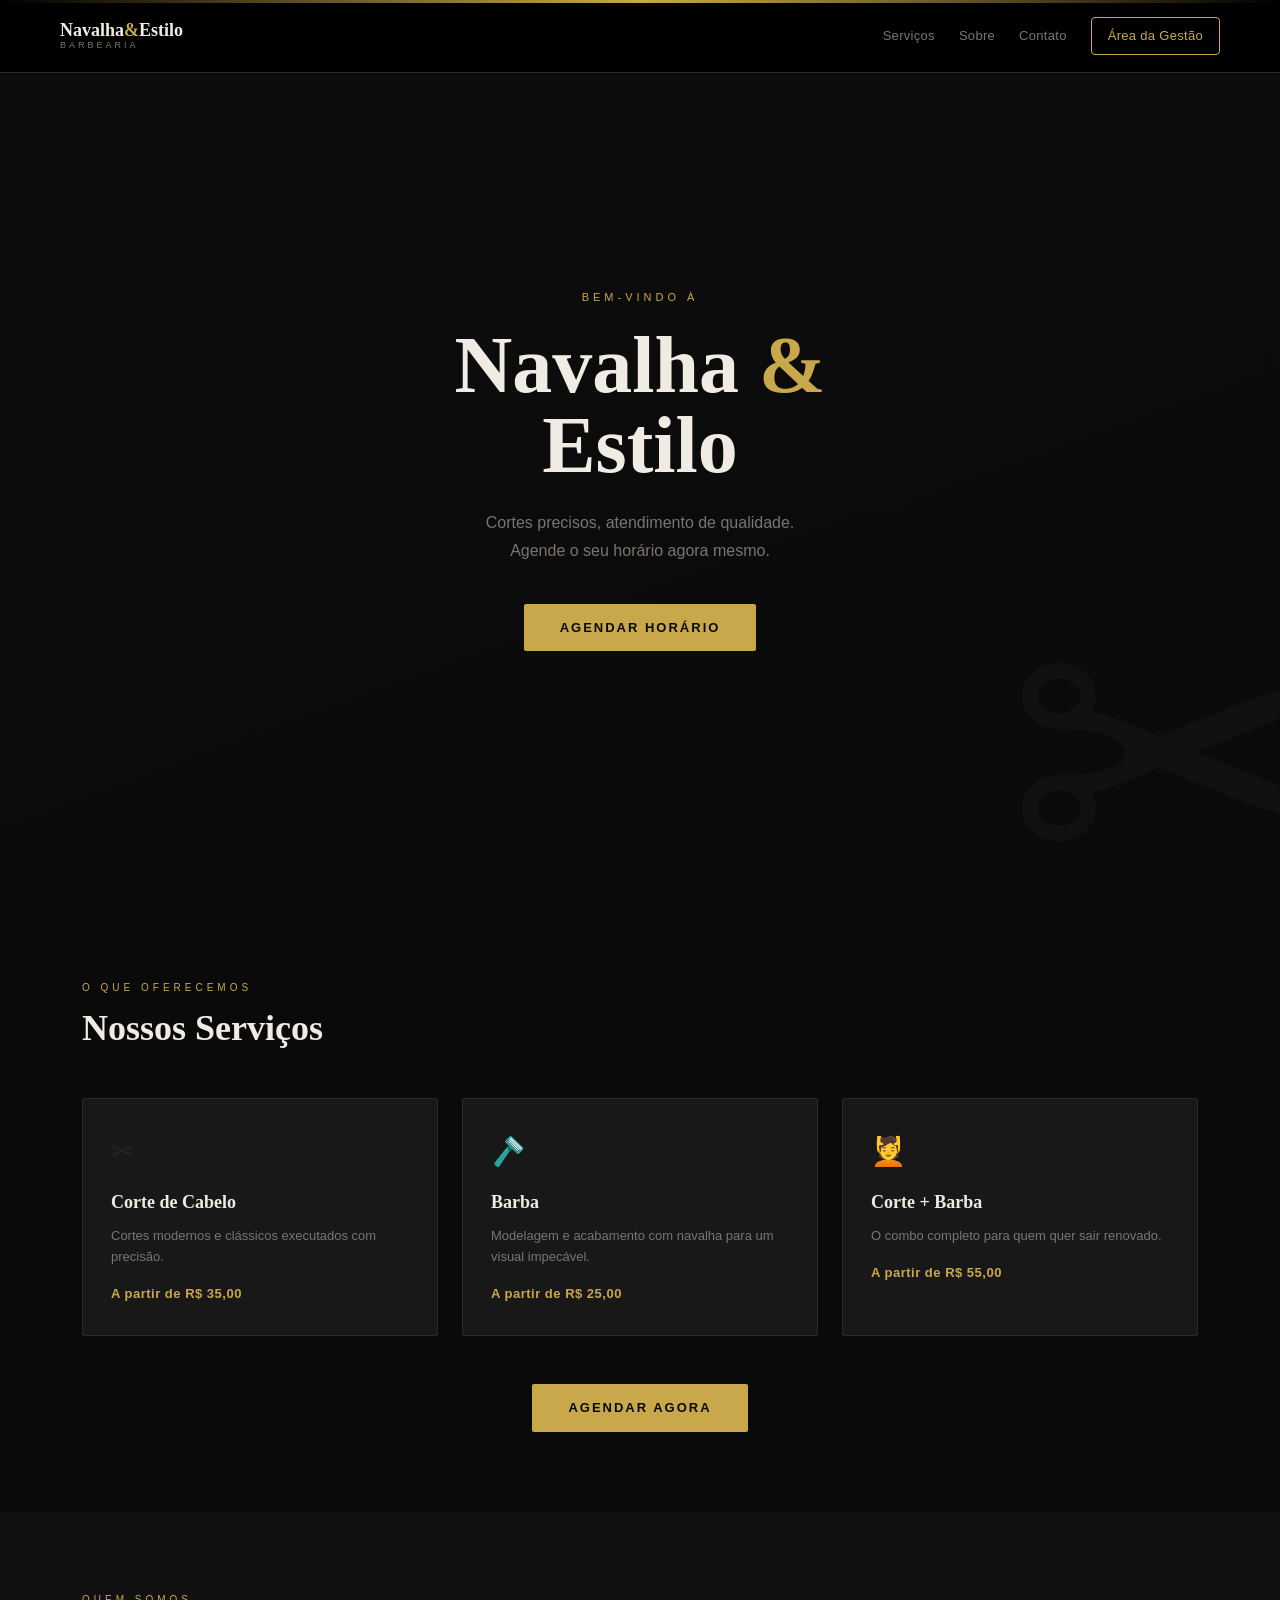
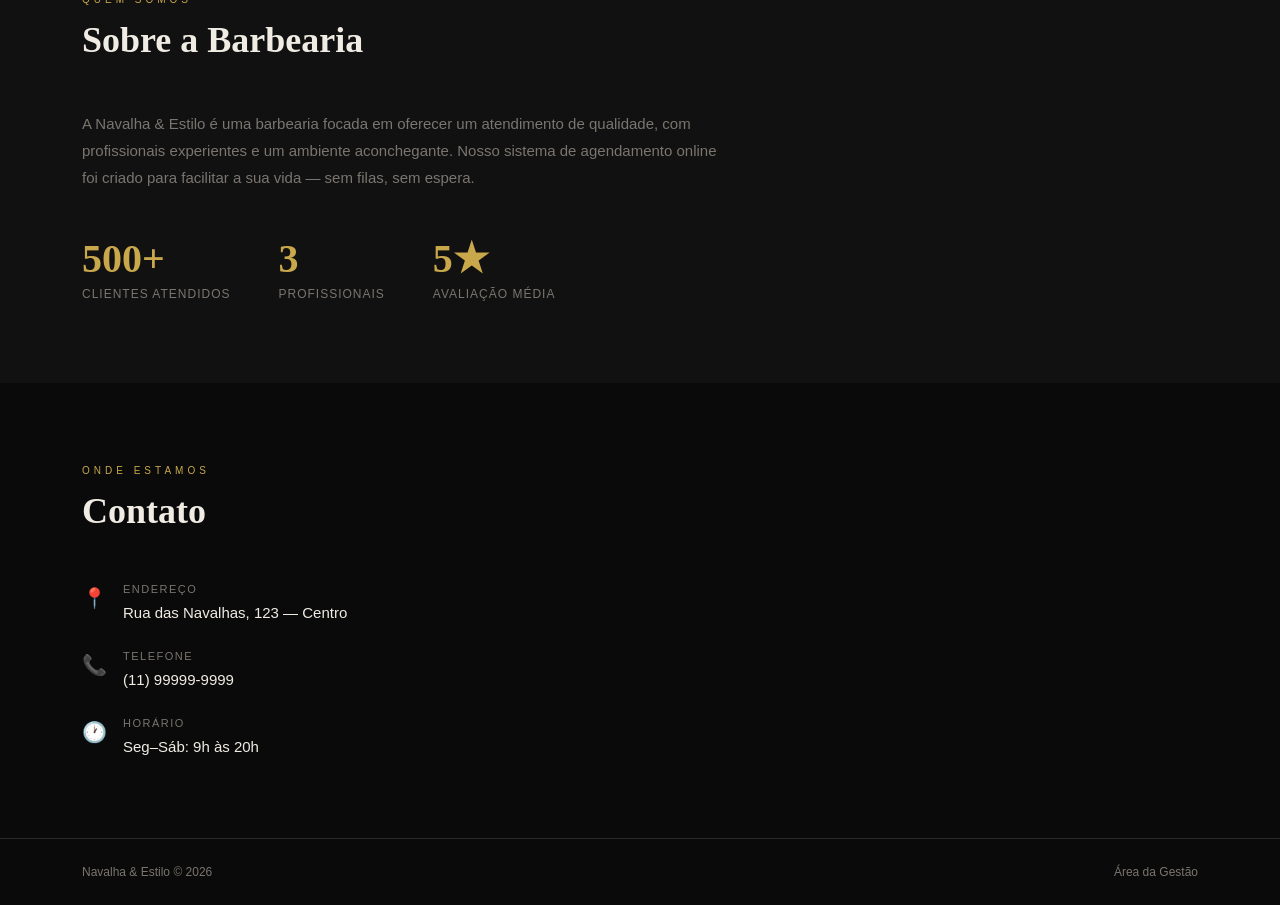
==== frontend/index.html @ 8bb9351a "feat(frontend): mover estilização para o bootstrap (header)" ====
<!doctype html>
<html lang="pt-BR">
  <head>
    <!-- Meta -->
    <meta charset="UTF-8" />
    <meta name="viewport" content="width=device-width, initial-scale=1.0" />

    <!-- Título -->
    <title>Navalha & Estilo — Barbearia</title>

    <!-- Bootstrap + estilos próprios -->
    <link
      rel="stylesheet"
      href="https://cdn.jsdelivr.net/npm/bootstrap@5.3.3/dist/css/bootstrap.min.css"
    />
    <link rel="stylesheet" href="css/global.css" />
    <link rel="stylesheet" href="css/index.css" />
  </head>

  <body class="home">
    <!-- HEADER -->
    <header
      class="bg-black fixed-top vw-100 px-3 py-3 px-md-5 border-bottom has-gradient"
      style="--bs-bg-opacity: 0.93; --bs-border-color: var(--border)"
    >
      <nav class="navbar navbar-expand-md">
        <div class="container-fluid">
          <div class="navbar-brand logo">
            <span class="logo-name">Navalha<span>&</span>Estilo</span>
            <span class="logo-sub">Barbearia</span>
          </div>

          <!-- Botão mobile -->
          <button
            class="navbar-toggler menu-toggle"
            type="button"
            data-bs-toggle="collapse"
            data-bs-target="#navPrincipal"
            aria-controls="navPrincipal"
            aria-expanded="false"
            aria-label="Abrir navegação"
          >
            &#9776;
          </button>

          <!-- Navegação -->
          <div class="navbar-collapse my-3 my-md-0 justify-content-end collapse" id="navPrincipal">
            <div class="navbar-nav align-items-center gap-4">
              <a href="#servicos">Serviços</a>
              <a href="#sobre">Sobre</a>
              <a href="#contato">Contato</a>
              <a
                href="login.html"
                class="nav-btn d-block d-md-inline-block w-100 w-md-auto text-center border rounded-1 px-3 py-2"
                style="--bs-border-color: var(--gold)"
                >Área da Gestão</a
              >
            </div>
          </div>
        </div>
      </nav>
    </header>

    <main>
      <!-- HERO -->
      <section class="hero">
        <div class="container hero-content">
          <span class="hero-tag">Bem-vindo à</span>
          <h1 class="hero-title">Navalha <span>&</span> Estilo</h1>
          <p class="hero-desc">
            Cortes precisos, atendimento de qualidade.<br />Agende o seu horário agora mesmo.
          </p>
          <a href="agendamento.html" class="btn-primary">Agendar Horário</a>
        </div>
        <div class="hero-deco">✂</div>
      </section>

      <!-- SERVIÇOS -->
      <section class="section" id="servicos">
        <div class="container section-inner">
          <span class="section-tag">O que oferecemos</span>
          <h2 class="section-title">Nossos Serviços</h2>
          <div class="cards">
            <article class="card">
              <div class="card-icon">✂</div>
              <div class="card-title">Corte de Cabelo</div>
              <div class="card-desc">Cortes modernos e clássicos executados com precisão.</div>
              <div class="card-price">A partir de R$ 35,00</div>
            </article>
            <article class="card">
              <div class="card-icon">🪒</div>
              <div class="card-title">Barba</div>
              <div class="card-desc">
                Modelagem e acabamento com navalha para um visual impecável.
              </div>
              <div class="card-price">A partir de R$ 25,00</div>
            </article>
            <article class="card">
              <div class="card-icon">💆</div>
              <div class="card-title">Corte + Barba</div>
              <div class="card-desc">O combo completo para quem quer sair renovado.</div>
              <div class="card-price">A partir de R$ 55,00</div>
            </article>
          </div>
          <div class="section-cta">
            <a href="agendamento.html" class="btn-primary">Agendar Agora</a>
          </div>
        </div>
      </section>

      <!-- SOBRE -->
      <section class="section section-dark" id="sobre">
        <div class="container section-inner">
          <span class="section-tag">Quem somos</span>
          <h2 class="section-title">Sobre a Barbearia</h2>
          <p class="section-text">
            A Navalha & Estilo é uma barbearia focada em oferecer um atendimento de qualidade, com
            profissionais experientes e um ambiente aconchegante. Nosso sistema de agendamento
            online foi criado para facilitar a sua vida — sem filas, sem espera.
          </p>
          <div class="stats">
            <div class="stat">
              <div class="stat-num">500+</div>
              <div class="stat-label">Clientes atendidos</div>
            </div>
            <div class="stat">
              <div class="stat-num">3</div>
              <div class="stat-label">Profissionais</div>
            </div>
            <div class="stat">
              <div class="stat-num">5★</div>
              <div class="stat-label">Avaliação média</div>
            </div>
          </div>
        </div>
      </section>

      <!-- CONTATO -->
      <section class="section" id="contato">
        <div class="container section-inner">
          <span class="section-tag">Onde estamos</span>
          <h2 class="section-title">Contato</h2>
          <div class="contato-grid">
            <div class="contato-item">
              <div class="contato-icon">📍</div>
              <div>
                <div class="contato-label">Endereço</div>
                <div class="contato-val">Rua das Navalhas, 123 — Centro</div>
              </div>
            </div>
            <div class="contato-item">
              <div class="contato-icon">📞</div>
              <div>
                <div class="contato-label">Telefone</div>
                <div class="contato-val">(11) 99999-9999</div>
              </div>
            </div>
            <div class="contato-item">
              <div class="contato-icon">🕐</div>
              <div>
                <div class="contato-label">Horário</div>
                <div class="contato-val">Seg–Sáb: 9h às 20h</div>
              </div>
            </div>
          </div>
        </div>
      </section>
    </main>

    <!-- FOOTER -->
    <footer class="footer">
      <div class="container footer-inner">
        <span>Navalha & Estilo © 2026</span>
        <a href="login.html">Área da Gestão</a>
      </div>
    </footer>

    <!-- Bootstrap -->
    <script src="https://cdn.jsdelivr.net/npm/bootstrap@5.3.3/dist/js/bootstrap.bundle.min.js"></script>
    <!-- Controle de TAB no menu -->
    <script src="js/index.js"></script>
  </body>
</html>
---- frontend/css/global.css ----
/* ===============================
   GLOBAL — Variáveis e reset
   =============================== */

/* Paleta e fontes */
:root {
  --black: #0a0a0a;
  --dark: #111111;
  --card: #181818;
  --border: #2a2a2a;
  --gold: #c9a84c;
  --gold-light: #e8c97a;
  --gold-dim: rgba(201, 168, 76, 0.12);
  --text: #f0ece4;
  --muted: #7a7570;
  --danger: #e05252;
  --success: #4caf7d;
  --font-serif: Georgia, 'Times New Roman', serif;
  --font-sans: 'Segoe UI', Arial, sans-serif;
}

/* Reset básico */
*,
*::before,
*::after {
  box-sizing: border-box;
  margin: 0;
  padding: 0;
}

/* Corpo */
body {
  font-family: var(--font-sans);
  background: var(--black);
  color: var(--text);
}

/* Links */
a {
  text-decoration: none;
  color: inherit;
}

/* Inputs e botões */
button,
input,
select,
textarea {
  font-family: var(--font-sans);
}

/* Foco visível para navegação por teclado */
:focus-visible {
  outline: 2px solid var(--gold);
  outline-offset: 2px;
}

/* Ajustes do Bootstrap */
.navbar {
  padding: 0;
}

.navbar-toggler {
  border: 1px solid var(--border);
}

/* Botão principal */
.btn-primary {
  display: inline-block;
  padding: 14px 36px;
  background: var(--gold);
  color: var(--black);
  font-size: 13px;
  font-weight: 600;
  letter-spacing: 2px;
  text-transform: uppercase;
  border-radius: 2px;
  border: none;
  cursor: pointer;
  transition:
    background 0.2s,
    transform 0.1s;
}

.btn-primary:hover {
  background: var(--gold-light);
}

.btn-primary:active {
  transform: scale(0.99);
}

/* Animação */
@keyframes fadeUp {
  to {
    opacity: 1;
    transform: translateY(0);
  }
}
---- frontend/css/index.css ----
/* ===============================
   INDEX — Página inicial
   =============================== */

/* Marca */
.logo {
  display: flex;
  flex-direction: column;
  line-height: 1.1;
}

.logo-name {
  font-family: var(--font-serif);
  font-size: 18px;
  font-weight: 700;
  color: var(--text);
}

.logo-name span {
  color: var(--gold);
}

.logo-sub {
  font-size: 9px;
  letter-spacing: 3px;
  text-transform: uppercase;
  color: var(--muted);
}

/* Navegação */
.navbar-nav a {
  font-size: 13px; /* fs-7 */
  color: var(--muted);
  transition: color 0.2s background 0.2s;
  letter-spacing: 0.3px;
}

.navbar-nav a:hover {
  color: var(--text);
}

/* Botão gestão */
/* Utilizamos .navbar-nav para garantir especificidade */
.navbar-nav .nav-btn {
  color: var(--gold);
}

@media (max-width: 768px) {
  .navbar-nav a {
    font-size: 16px;
  }

  .navbar-nav .nav-btn {
    font-size: 17px;
  }
}

.navbar-nav .nav-btn:hover {
  color: var(--gold);
  background: var(--gold-dim) !important;
}

/* Botão mobile */
.menu-toggle {
  background: none;
  border: none;
  color: var(--text);
  font-size: 22px;
  cursor: pointer;
}

/* Hero */
.hero {
  min-height: 100vh;
  display: flex;
  align-items: center;
  justify-content: center;
  padding: 100px 0 60px;
  position: relative;
  overflow: hidden;
  background: linear-gradient(160deg, #0d0d0d 0%, var(--black) 100%);
}

.has-gradient::before {
  content: '';
  position: absolute;
  top: 0;
  left: 0;
  right: 0;
  height: 3px;
  background: linear-gradient(90deg, transparent, var(--gold), transparent);
}

.hero-content {
  text-align: center;
  position: relative;
  z-index: 1;
  max-width: 600px;
}

.hero-tag {
  font-size: 11px;
  letter-spacing: 4px;
  text-transform: uppercase;
  color: var(--gold);
  display: block;
  margin-bottom: 20px;
}

.hero-title {
  font-family: var(--font-serif);
  font-size: clamp(42px, 8vw, 80px);
  font-weight: 900;
  line-height: 1;
  color: var(--text);
  margin-bottom: 24px;
}

.hero-title span {
  color: var(--gold);
}

.hero-desc {
  font-size: 16px;
  color: var(--muted);
  line-height: 1.7;
  margin-bottom: 40px;
}

.hero-deco {
  position: absolute;
  font-size: 400px;
  opacity: 0.025;
  right: -60px;
  bottom: -60px;
  pointer-events: none;
  user-select: none;
  line-height: 1;
}

/* Seções */
.section {
  padding: 80px 0;
}
.section-dark {
  background: var(--dark);
}

.section-tag {
  font-size: 10px;
  letter-spacing: 4px;
  text-transform: uppercase;
  color: var(--gold);
  display: block;
  margin-bottom: 12px;
}

.section-title {
  font-family: var(--font-serif);
  font-size: 36px;
  font-weight: 700;
  color: var(--text);
  margin-bottom: 48px;
}

.section-text {
  font-size: 15px;
  color: var(--muted);
  line-height: 1.8;
  max-width: 640px;
  margin-bottom: 48px;
}

.section-cta {
  text-align: center;
  margin-top: 48px;
}

/* Cards */
.cards {
  display: grid;
  grid-template-columns: repeat(auto-fit, minmax(260px, 1fr));
  gap: 24px;
}

.card {
  background: var(--card);
  border: 1px solid var(--border);
  border-radius: 2px;
  padding: 32px 28px;
  transition: border-color 0.2s;
}

.card:hover {
  border-color: var(--gold);
}

.card-icon {
  font-size: 28px;
  margin-bottom: 16px;
}

.card-title {
  font-family: var(--font-serif);
  font-size: 18px;
  font-weight: 700;
  color: var(--text);
  margin-bottom: 10px;
}

.card-desc {
  font-size: 13px;
  color: var(--muted);
  line-height: 1.6;
  margin-bottom: 16px;
}

.card-price {
  font-size: 13px;
  color: var(--gold);
  font-weight: 600;
  letter-spacing: 0.5px;
}

/* Stats */
.stats {
  display: flex;
  gap: 48px;
  flex-wrap: wrap;
}

.stat-num {
  font-family: var(--font-serif);
  font-size: 40px;
  font-weight: 700;
  color: var(--gold);
  line-height: 1;
  margin-bottom: 6px;
}

.stat-label {
  font-size: 12px;
  color: var(--muted);
  letter-spacing: 1px;
  text-transform: uppercase;
}

/* Contato */
.contato-grid {
  display: flex;
  flex-direction: column;
  gap: 24px;
}

.contato-item {
  display: flex;
  align-items: flex-start;
  gap: 16px;
}

.contato-icon {
  font-size: 20px;
  margin-top: 2px;
}

.contato-label {
  font-size: 11px;
  letter-spacing: 1.5px;
  text-transform: uppercase;
  color: var(--muted);
  margin-bottom: 4px;
}

.contato-val {
  font-size: 15px;
  color: var(--text);
}

/* Footer */
.footer {
  border-top: 1px solid var(--border);
  padding: 24px 0;
}

.footer-inner {
  display: flex;
  justify-content: space-between;
  align-items: center;
  font-size: 12px;
  color: var(--muted);
}

.footer-inner a:hover {
  color: var(--gold);
}

/* Responsivo */
@media (max-width: 768px) {
  .hero {
    padding: 100px 0 60px;
  }
  .hero-deco {
    display: none;
  }
  .section {
    padding: 60px 0;
  }
  .stats {
    gap: 32px;
  }
}
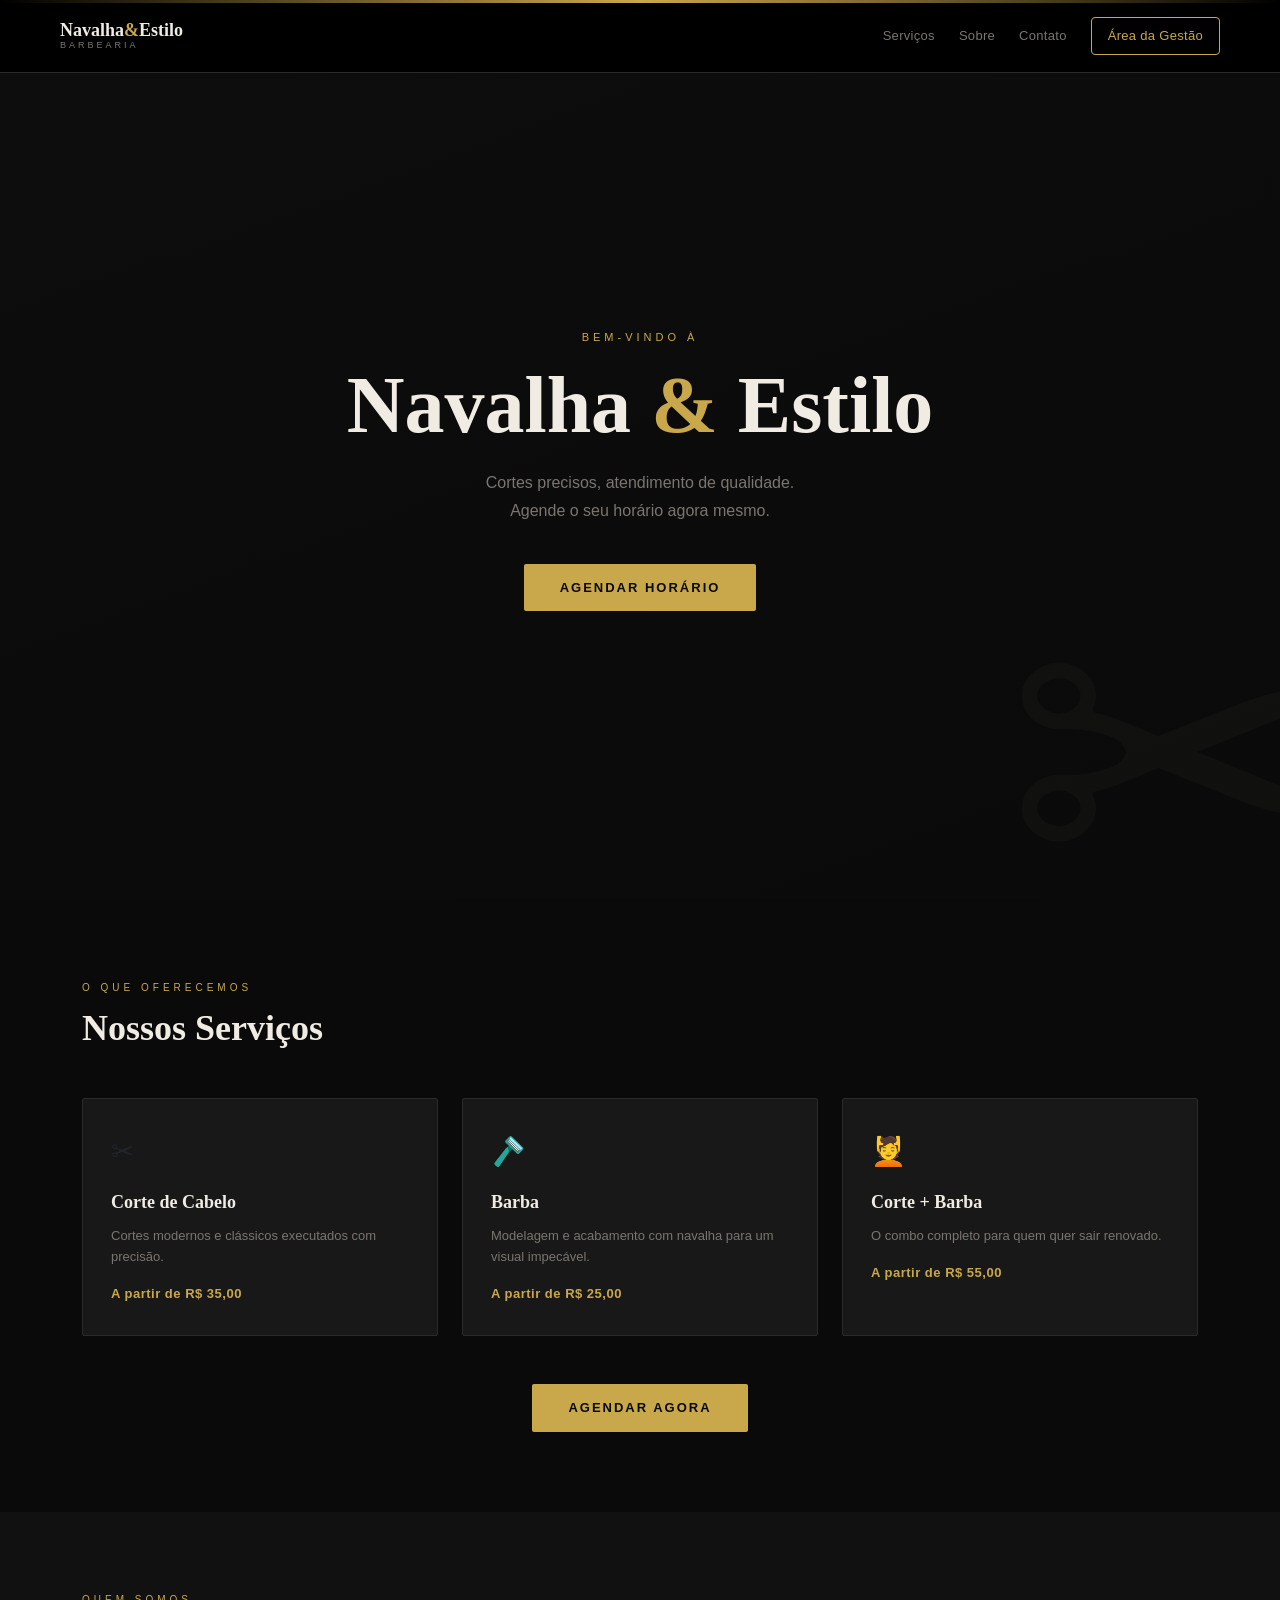
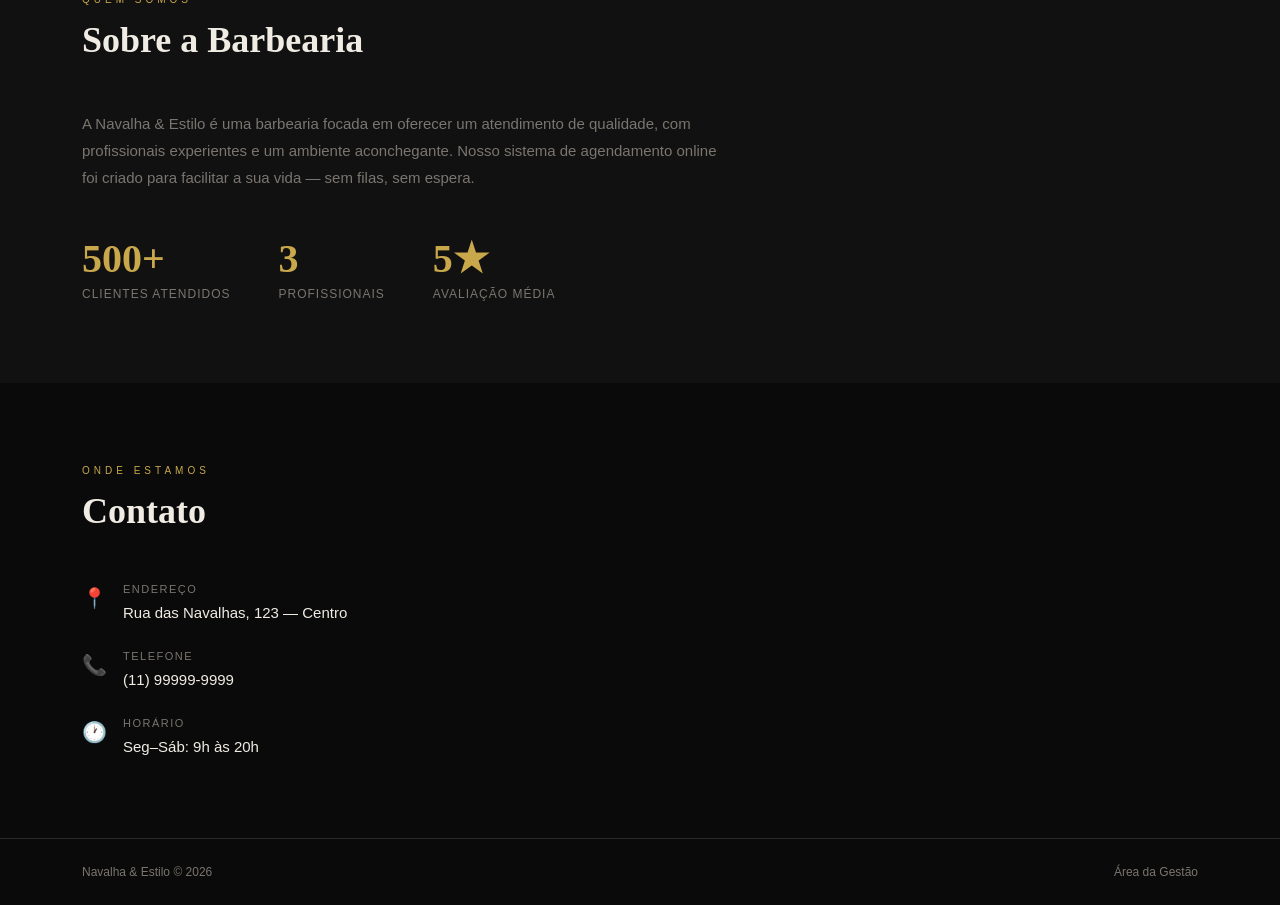
==== commit 003cf6a4: "feat(frontend): header e hero" ====
--- a/frontend/index.html
+++ b/frontend/index.html
@@ -63,8 +63,10 @@
 
     <main>
       <!-- HERO -->
-      <section class="hero">
-        <div class="container hero-content">
+      <section
+        class="hero d-flex min-vh-100 align-items-center justify-content-center text-center position-relative overflow-hidden"
+      >
+        <div class="container hero-content text-center">
           <span class="hero-tag">Bem-vindo à</span>
           <h1 class="hero-title">Navalha <span>&</span> Estilo</h1>
           <p class="hero-desc">
--- a/frontend/css/global.css
+++ b/frontend/css/global.css
@@ -97,3 +97,47 @@
     transform: translateY(0);
   }
 }
+
+.has-gradient::before {
+  content: '';
+  position: absolute;
+  top: 0;
+  left: 0;
+  right: 0;
+  height: 3px;
+  background: linear-gradient(90deg, transparent, var(--gold), transparent);
+}
+
+.navbar-nav a {
+  font-size: 13px; /* fs-7 */
+  color: var(--muted);
+  transition:
+    color 0.2s,
+    background 0.2s;
+  letter-spacing: 0.3px;
+}
+
+.navbar-nav a:hover {
+  color: var(--text);
+}
+
+/* Botão gestão */
+/* Utilizamos .navbar-nav para garantir especificidade */
+.navbar-nav .nav-btn {
+  color: var(--gold);
+}
+
+@media (max-width: 768px) {
+  .navbar-nav a {
+    font-size: 16px;
+  }
+
+  .navbar-nav .nav-btn {
+    font-size: 17px;
+  }
+}
+
+.navbar-nav .nav-btn:hover {
+  color: var(--gold);
+  background: var(--gold-dim) !important;
+}
--- a/frontend/css/index.css
+++ b/frontend/css/index.css
@@ -28,37 +28,6 @@
 }
 
 /* Navegação */
-.navbar-nav a {
-  font-size: 13px; /* fs-7 */
-  color: var(--muted);
-  transition: color 0.2s background 0.2s;
-  letter-spacing: 0.3px;
-}
-
-.navbar-nav a:hover {
-  color: var(--text);
-}
-
-/* Botão gestão */
-/* Utilizamos .navbar-nav para garantir especificidade */
-.navbar-nav .nav-btn {
-  color: var(--gold);
-}
-
-@media (max-width: 768px) {
-  .navbar-nav a {
-    font-size: 16px;
-  }
-
-  .navbar-nav .nav-btn {
-    font-size: 17px;
-  }
-}
-
-.navbar-nav .nav-btn:hover {
-  color: var(--gold);
-  background: var(--gold-dim) !important;
-}
 
 /* Botão mobile */
 .menu-toggle {
@@ -71,31 +40,8 @@
 
 /* Hero */
 .hero {
-  min-height: 100vh;
-  display: flex;
-  align-items: center;
-  justify-content: center;
   padding: 100px 0 60px;
-  position: relative;
-  overflow: hidden;
   background: linear-gradient(160deg, #0d0d0d 0%, var(--black) 100%);
-}
-
-.has-gradient::before {
-  content: '';
-  position: absolute;
-  top: 0;
-  left: 0;
-  right: 0;
-  height: 3px;
-  background: linear-gradient(90deg, transparent, var(--gold), transparent);
-}
-
-.hero-content {
-  text-align: center;
-  position: relative;
-  z-index: 1;
-  max-width: 600px;
 }
 
 .hero-tag {
@@ -121,7 +67,6 @@
 }
 
 .hero-desc {
-  font-size: 16px;
   color: var(--muted);
   line-height: 1.7;
   margin-bottom: 40px;
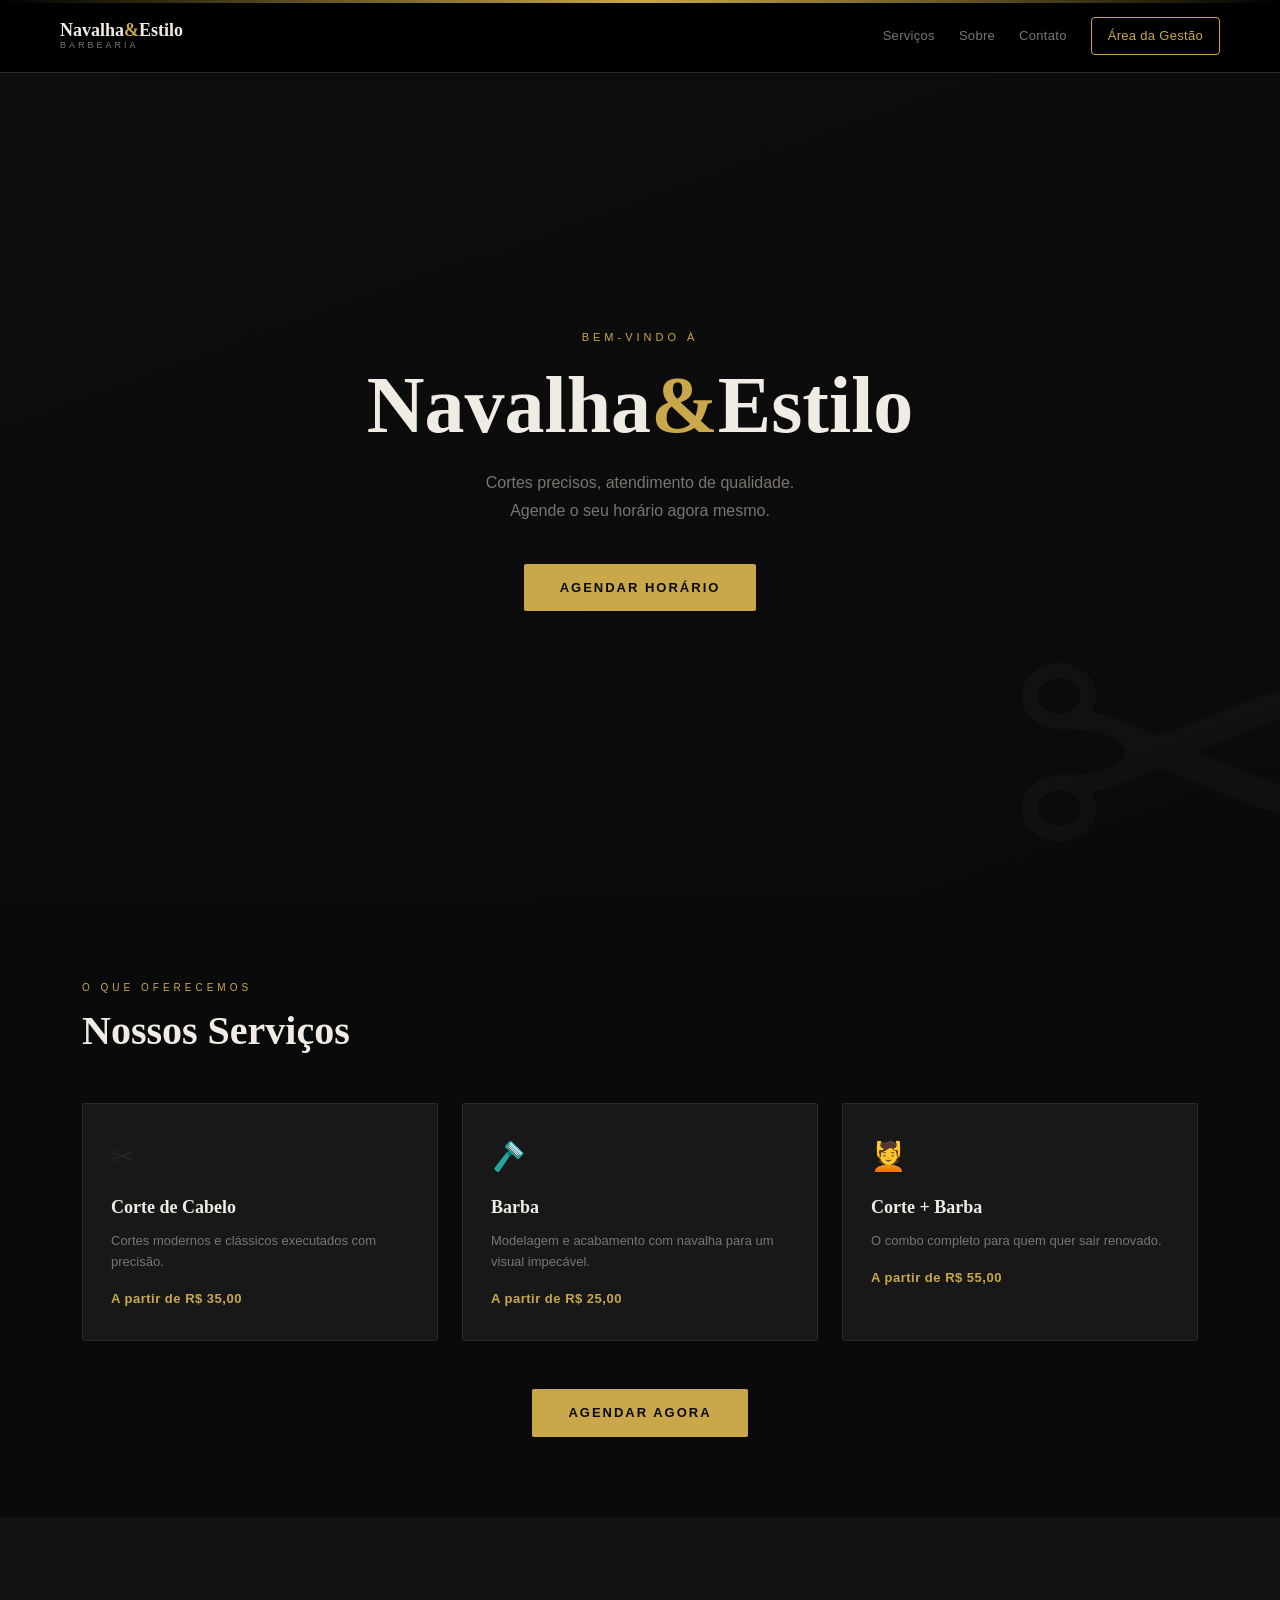
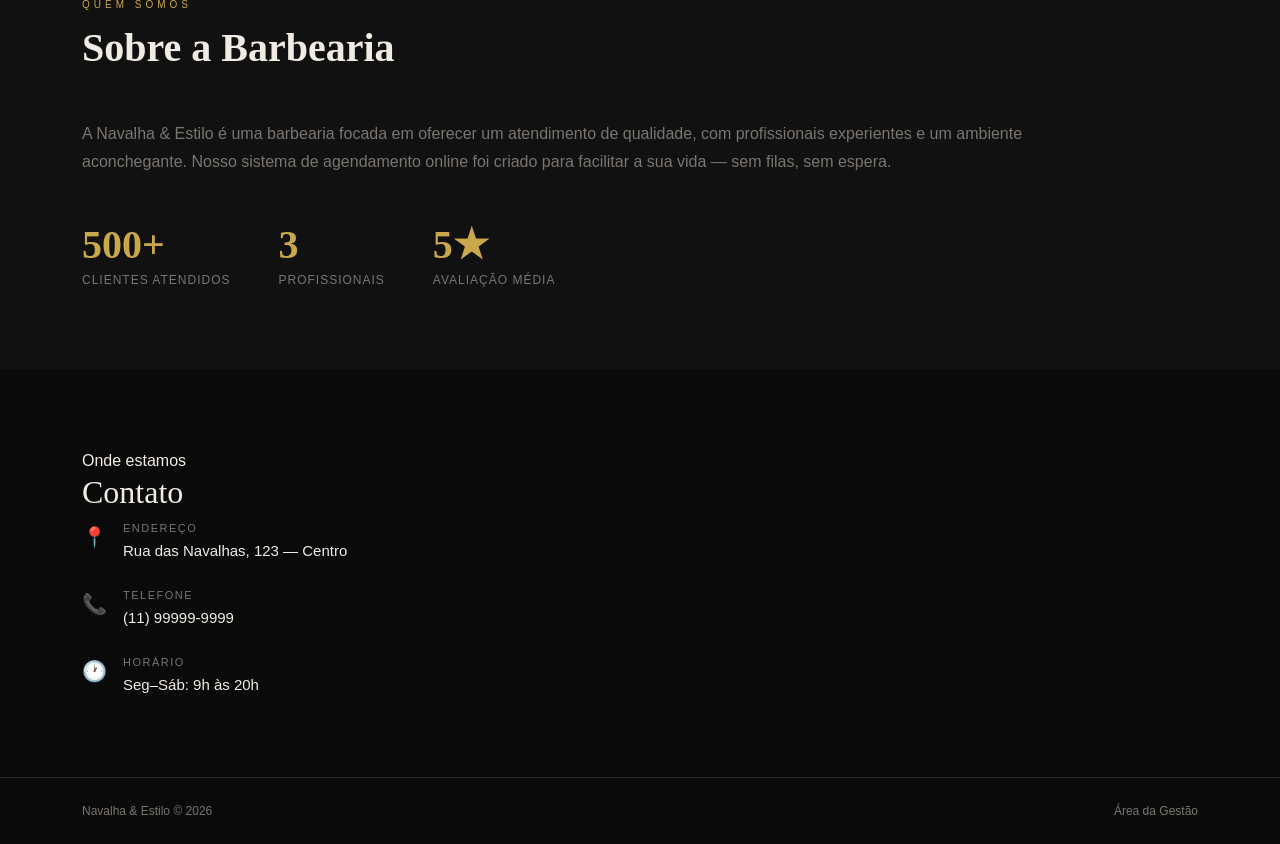
==== commit 3bbfc234: "feat: continuar conversão para bootstrap" ====
--- a/frontend/index.html
+++ b/frontend/index.html
@@ -23,16 +23,16 @@
       class="bg-black fixed-top vw-100 px-3 py-3 px-md-5 border-bottom has-gradient"
       style="--bs-bg-opacity: 0.93; --bs-border-color: var(--border)"
     >
-      <nav class="navbar navbar-expand-md">
+      <nav class="navbar navbar-expand-md p-0">
         <div class="container-fluid">
-          <div class="navbar-brand logo">
+          <div class="navbar-brand logo d-flex flex-column">
             <span class="logo-name">Navalha<span>&</span>Estilo</span>
             <span class="logo-sub">Barbearia</span>
           </div>
 
           <!-- Botão mobile -->
           <button
-            class="navbar-toggler menu-toggle"
+            class="navbar-toggler menu-toggle border-0 text-light fs-4"
             type="button"
             data-bs-toggle="collapse"
             data-bs-target="#navPrincipal"
@@ -66,9 +66,9 @@
       <section
         class="hero d-flex min-vh-100 align-items-center justify-content-center text-center position-relative overflow-hidden"
       >
-        <div class="container hero-content text-center">
-          <span class="hero-tag">Bem-vindo à</span>
-          <h1 class="hero-title">Navalha <span>&</span> Estilo</h1>
+        <div class="container text-center">
+          <span class="tagline">Bem-vindo à</span>
+          <h1 class="hero-title">Navalha<span>&</span>Estilo</h1>
           <p class="hero-desc">
             Cortes precisos, atendimento de qualidade.<br />Agende o seu horário agora mesmo.
           </p>
@@ -79,10 +79,11 @@
 
       <!-- SERVIÇOS -->
       <section class="section" id="servicos">
-        <div class="container section-inner">
-          <span class="section-tag">O que oferecemos</span>
-          <h2 class="section-title">Nossos Serviços</h2>
+        <div class="container">
+          <span class="tagline">O que oferecemos</span>
+          <h2 class="section-title fs-1 fw-bold mb-5">Nossos Serviços</h2>
           <div class="cards">
+            <!-- TODO: Passar cards para bootstrap -->
             <article class="card">
               <div class="card-icon">✂</div>
               <div class="card-title">Corte de Cabelo</div>
@@ -104,33 +105,33 @@
               <div class="card-price">A partir de R$ 55,00</div>
             </article>
           </div>
-          <div class="section-cta">
+          <div class="section-cta text-center mt-5">
             <a href="agendamento.html" class="btn-primary">Agendar Agora</a>
           </div>
         </div>
       </section>
 
       <!-- SOBRE -->
-      <section class="section section-dark" id="sobre">
-        <div class="container section-inner">
-          <span class="section-tag">Quem somos</span>
-          <h2 class="section-title">Sobre a Barbearia</h2>
+      <section class="section" id="sobre">
+        <div class="container">
+          <span class="tagline">Quem somos</span>
+          <h2 class="section-title fs-1 fw-bold mb-5">Sobre a Barbearia</h2>
           <p class="section-text">
             A Navalha & Estilo é uma barbearia focada em oferecer um atendimento de qualidade, com
             profissionais experientes e um ambiente aconchegante. Nosso sistema de agendamento
             online foi criado para facilitar a sua vida — sem filas, sem espera.
           </p>
-          <div class="stats">
-            <div class="stat">
-              <div class="stat-num">500+</div>
+          <div class="d-flex gap-5 flex-wrap">
+            <div>
+              <div class="stat-num fw-bold">500+</div>
               <div class="stat-label">Clientes atendidos</div>
             </div>
-            <div class="stat">
-              <div class="stat-num">3</div>
+            <div>
+              <div class="stat-num fw-bold">3</div>
               <div class="stat-label">Profissionais</div>
             </div>
-            <div class="stat">
-              <div class="stat-num">5★</div>
+            <div>
+              <div class="stat-num fw-bold">5★</div>
               <div class="stat-label">Avaliação média</div>
             </div>
           </div>
@@ -142,22 +143,22 @@
         <div class="container section-inner">
           <span class="section-tag">Onde estamos</span>
           <h2 class="section-title">Contato</h2>
-          <div class="contato-grid">
-            <div class="contato-item">
+          <div class="contato-grid d-flex flex-column gap-4">
+            <div class="contato-item d-flex align-items-start gap-3">
               <div class="contato-icon">📍</div>
               <div>
                 <div class="contato-label">Endereço</div>
                 <div class="contato-val">Rua das Navalhas, 123 — Centro</div>
               </div>
             </div>
-            <div class="contato-item">
+            <div class="contato-item d-flex align-items-start gap-3">
               <div class="contato-icon">📞</div>
               <div>
                 <div class="contato-label">Telefone</div>
                 <div class="contato-val">(11) 99999-9999</div>
               </div>
             </div>
-            <div class="contato-item">
+            <div class="contato-item d-flex align-items-start gap-3">
               <div class="contato-icon">🕐</div>
               <div>
                 <div class="contato-label">Horário</div>
@@ -170,8 +171,8 @@
     </main>
 
     <!-- FOOTER -->
-    <footer class="footer">
-      <div class="container footer-inner">
+    <footer class="footer border-top py-4">
+      <div class="container footer-inner d-flex justify-content-between align-items-center">
         <span>Navalha & Estilo © 2026</span>
         <a href="login.html">Área da Gestão</a>
       </div>
--- a/frontend/css/global.css
+++ b/frontend/css/global.css
@@ -55,13 +55,27 @@
   outline-offset: 2px;
 }
 
-/* Ajustes do Bootstrap */
-.navbar {
-  padding: 0;
+/* Logo */
+.logo {
+  line-height: 1.1;
 }
 
-.navbar-toggler {
-  border: 1px solid var(--border);
+.logo-name {
+  font-family: var(--font-serif);
+  font-size: 18px;
+  font-weight: 700;
+  color: var(--text);
+}
+
+.logo-name span {
+  color: var(--gold);
+}
+
+.logo-sub {
+  font-size: 9px;
+  letter-spacing: 3px;
+  text-transform: uppercase;
+  color: var(--muted);
 }
 
 /* Botão principal */
@@ -131,10 +145,6 @@
   .navbar-nav a {
     font-size: 16px;
   }
-
-  .navbar-nav .nav-btn {
-    font-size: 17px;
-  }
 }
 
 .navbar-nav .nav-btn:hover {
--- a/frontend/css/index.css
+++ b/frontend/css/index.css
@@ -2,40 +2,13 @@
    INDEX — Página inicial
    =============================== */
 
-/* Marca */
-.logo {
-  display: flex;
-  flex-direction: column;
-  line-height: 1.1;
-}
-
-.logo-name {
-  font-family: var(--font-serif);
-  font-size: 18px;
-  font-weight: 700;
-  color: var(--text);
-}
-
-.logo-name span {
+.tagline {
+  font-size: 10px;
+  letter-spacing: 4px;
+  text-transform: uppercase;
   color: var(--gold);
-}
-
-.logo-sub {
-  font-size: 9px;
-  letter-spacing: 3px;
-  text-transform: uppercase;
-  color: var(--muted);
-}
-
-/* Navegação */
-
-/* Botão mobile */
-.menu-toggle {
-  background: none;
-  border: none;
-  color: var(--text);
-  font-size: 22px;
-  cursor: pointer;
+  display: block;
+  margin-bottom: 12px;
 }
 
 /* Hero */
@@ -44,12 +17,8 @@
   background: linear-gradient(160deg, #0d0d0d 0%, var(--black) 100%);
 }
 
-.hero-tag {
+.hero .tagline {
   font-size: 11px;
-  letter-spacing: 4px;
-  text-transform: uppercase;
-  color: var(--gold);
-  display: block;
   margin-bottom: 20px;
 }
 
@@ -74,6 +43,7 @@
 
 .hero-deco {
   position: absolute;
+  display: block;
   font-size: 400px;
   opacity: 0.025;
   right: -60px;
@@ -87,38 +57,22 @@
 .section {
   padding: 80px 0;
 }
-.section-dark {
+
+/* Alterna o fundo das seções ímpares */
+.section:nth-child(odd) {
   background: var(--dark);
-}
-
-.section-tag {
-  font-size: 10px;
-  letter-spacing: 4px;
-  text-transform: uppercase;
-  color: var(--gold);
-  display: block;
-  margin-bottom: 12px;
 }
 
 .section-title {
   font-family: var(--font-serif);
-  font-size: 36px;
-  font-weight: 700;
   color: var(--text);
-  margin-bottom: 48px;
 }
 
 .section-text {
-  font-size: 15px;
   color: var(--muted);
   line-height: 1.8;
-  max-width: 640px;
+  max-width: 90%;
   margin-bottom: 48px;
-}
-
-.section-cta {
-  text-align: center;
-  margin-top: 48px;
 }
 
 /* Cards */
@@ -168,16 +122,9 @@
 }
 
 /* Stats */
-.stats {
-  display: flex;
-  gap: 48px;
-  flex-wrap: wrap;
-}
-
 .stat-num {
   font-family: var(--font-serif);
   font-size: 40px;
-  font-weight: 700;
   color: var(--gold);
   line-height: 1;
   margin-bottom: 6px;
@@ -191,18 +138,6 @@
 }
 
 /* Contato */
-.contato-grid {
-  display: flex;
-  flex-direction: column;
-  gap: 24px;
-}
-
-.contato-item {
-  display: flex;
-  align-items: flex-start;
-  gap: 16px;
-}
-
 .contato-icon {
   font-size: 20px;
   margin-top: 2px;
@@ -223,14 +158,10 @@
 
 /* Footer */
 .footer {
-  border-top: 1px solid var(--border);
-  padding: 24px 0;
+  --bs-border-color: var(--border);
 }
 
 .footer-inner {
-  display: flex;
-  justify-content: space-between;
-  align-items: center;
   font-size: 12px;
   color: var(--muted);
 }
@@ -241,15 +172,14 @@
 
 /* Responsivo */
 @media (max-width: 768px) {
-  .hero {
-    padding: 100px 0 60px;
-  }
   .hero-deco {
     display: none;
   }
+
   .section {
     padding: 60px 0;
   }
+
   .stats {
     gap: 32px;
   }
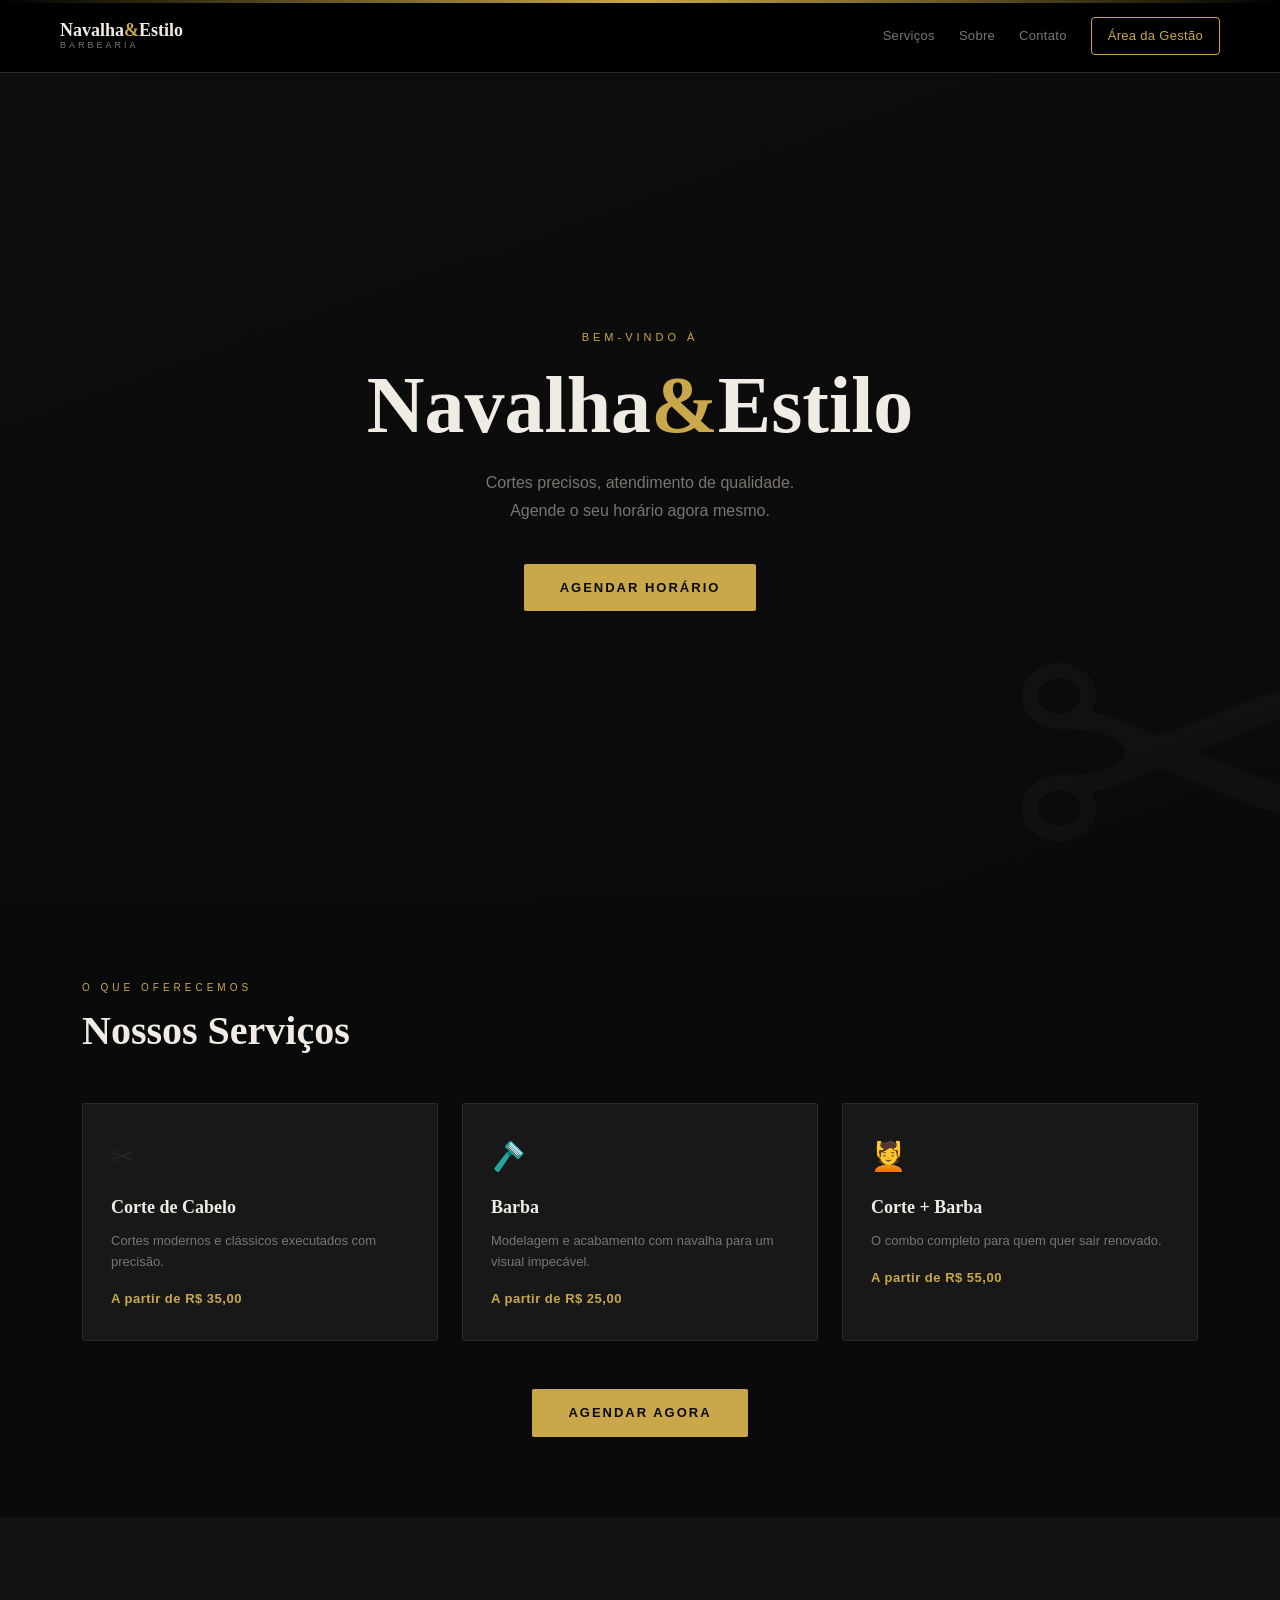
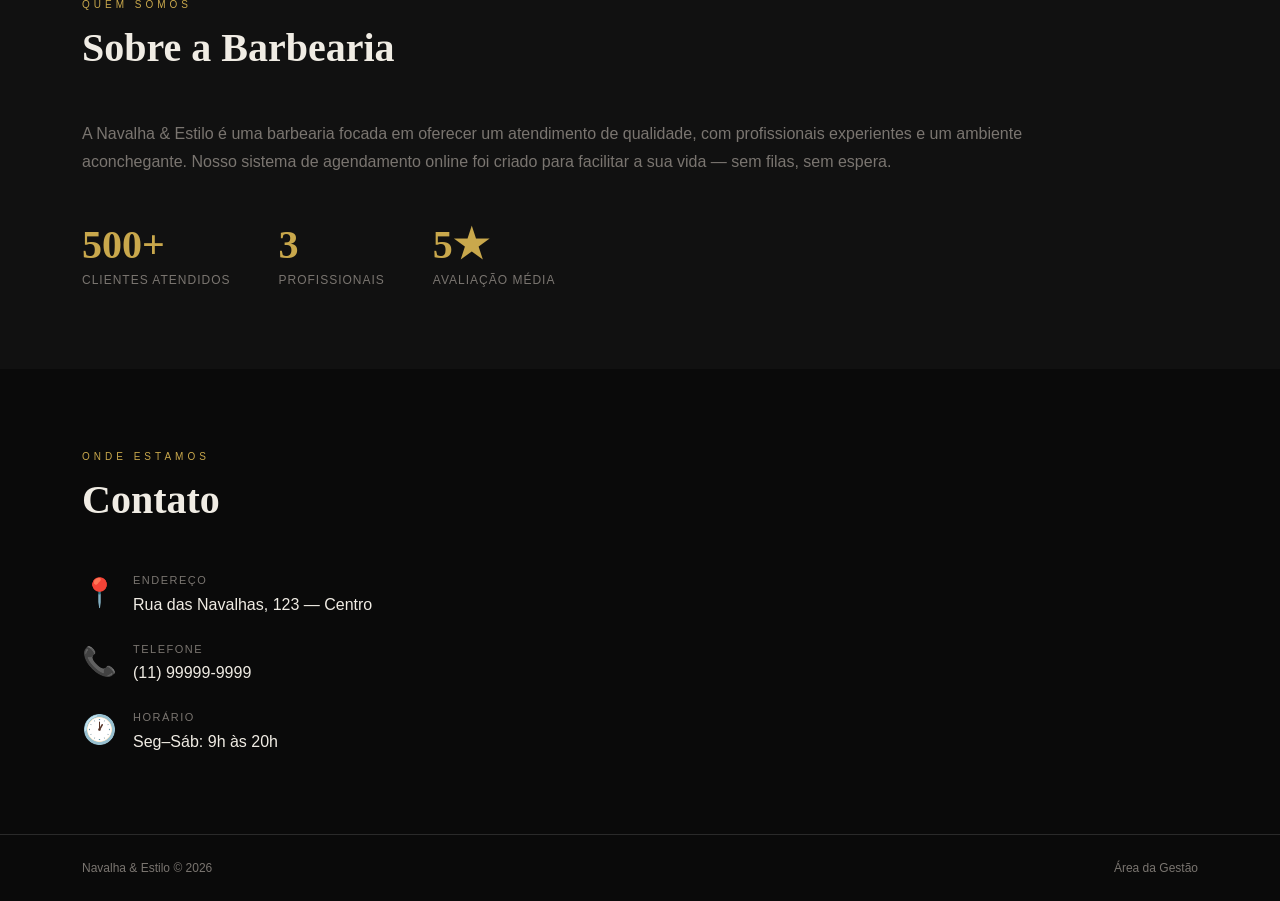
==== commit 151a0824: "feat: finalizar conversão do index para bootstrap" ====
--- a/frontend/index.html
+++ b/frontend/index.html
@@ -140,29 +140,29 @@
 
       <!-- CONTATO -->
       <section class="section" id="contato">
-        <div class="container section-inner">
-          <span class="section-tag">Onde estamos</span>
-          <h2 class="section-title">Contato</h2>
-          <div class="contato-grid d-flex flex-column gap-4">
-            <div class="contato-item d-flex align-items-start gap-3">
-              <div class="contato-icon">📍</div>
+        <div class="container">
+          <span class="tagline">Onde estamos</span>
+          <h2 class="section-title fs-1 fw-bold mb-5">Contato</h2>
+          <div class="d-flex flex-column gap-4">
+            <div class="d-flex align-items-start gap-3">
+              <div class="fs-3">📍</div>
               <div>
                 <div class="contato-label">Endereço</div>
-                <div class="contato-val">Rua das Navalhas, 123 — Centro</div>
+                <div>Rua das Navalhas, 123 — Centro</div>
               </div>
             </div>
-            <div class="contato-item d-flex align-items-start gap-3">
-              <div class="contato-icon">📞</div>
+            <div class="d-flex align-items-start gap-3">
+              <div class="fs-3">📞</div>
               <div>
                 <div class="contato-label">Telefone</div>
-                <div class="contato-val">(11) 99999-9999</div>
+                <div>(11) 99999-9999</div>
               </div>
             </div>
-            <div class="contato-item d-flex align-items-start gap-3">
-              <div class="contato-icon">🕐</div>
+            <div class="d-flex align-items-start gap-3">
+              <div class="fs-3">🕐</div>
               <div>
                 <div class="contato-label">Horário</div>
-                <div class="contato-val">Seg–Sáb: 9h às 20h</div>
+                <div></div>Seg–Sáb: 9h às 20h</div>
               </div>
             </div>
           </div>
@@ -171,8 +171,8 @@
     </main>
 
     <!-- FOOTER -->
-    <footer class="footer border-top py-4">
-      <div class="container footer-inner d-flex justify-content-between align-items-center">
+    <footer class="border-top py-4" style="--bs-border-color: var(--border)">
+      <div class="footer-inner container d-flex justify-content-between align-items-center">
         <span>Navalha & Estilo © 2026</span>
         <a href="login.html">Área da Gestão</a>
       </div>
--- a/frontend/css/index.css
+++ b/frontend/css/index.css
@@ -138,11 +138,6 @@
 }
 
 /* Contato */
-.contato-icon {
-  font-size: 20px;
-  margin-top: 2px;
-}
-
 .contato-label {
   font-size: 11px;
   letter-spacing: 1.5px;
@@ -157,10 +152,6 @@
 }
 
 /* Footer */
-.footer {
-  --bs-border-color: var(--border);
-}
-
 .footer-inner {
   font-size: 12px;
   color: var(--muted);
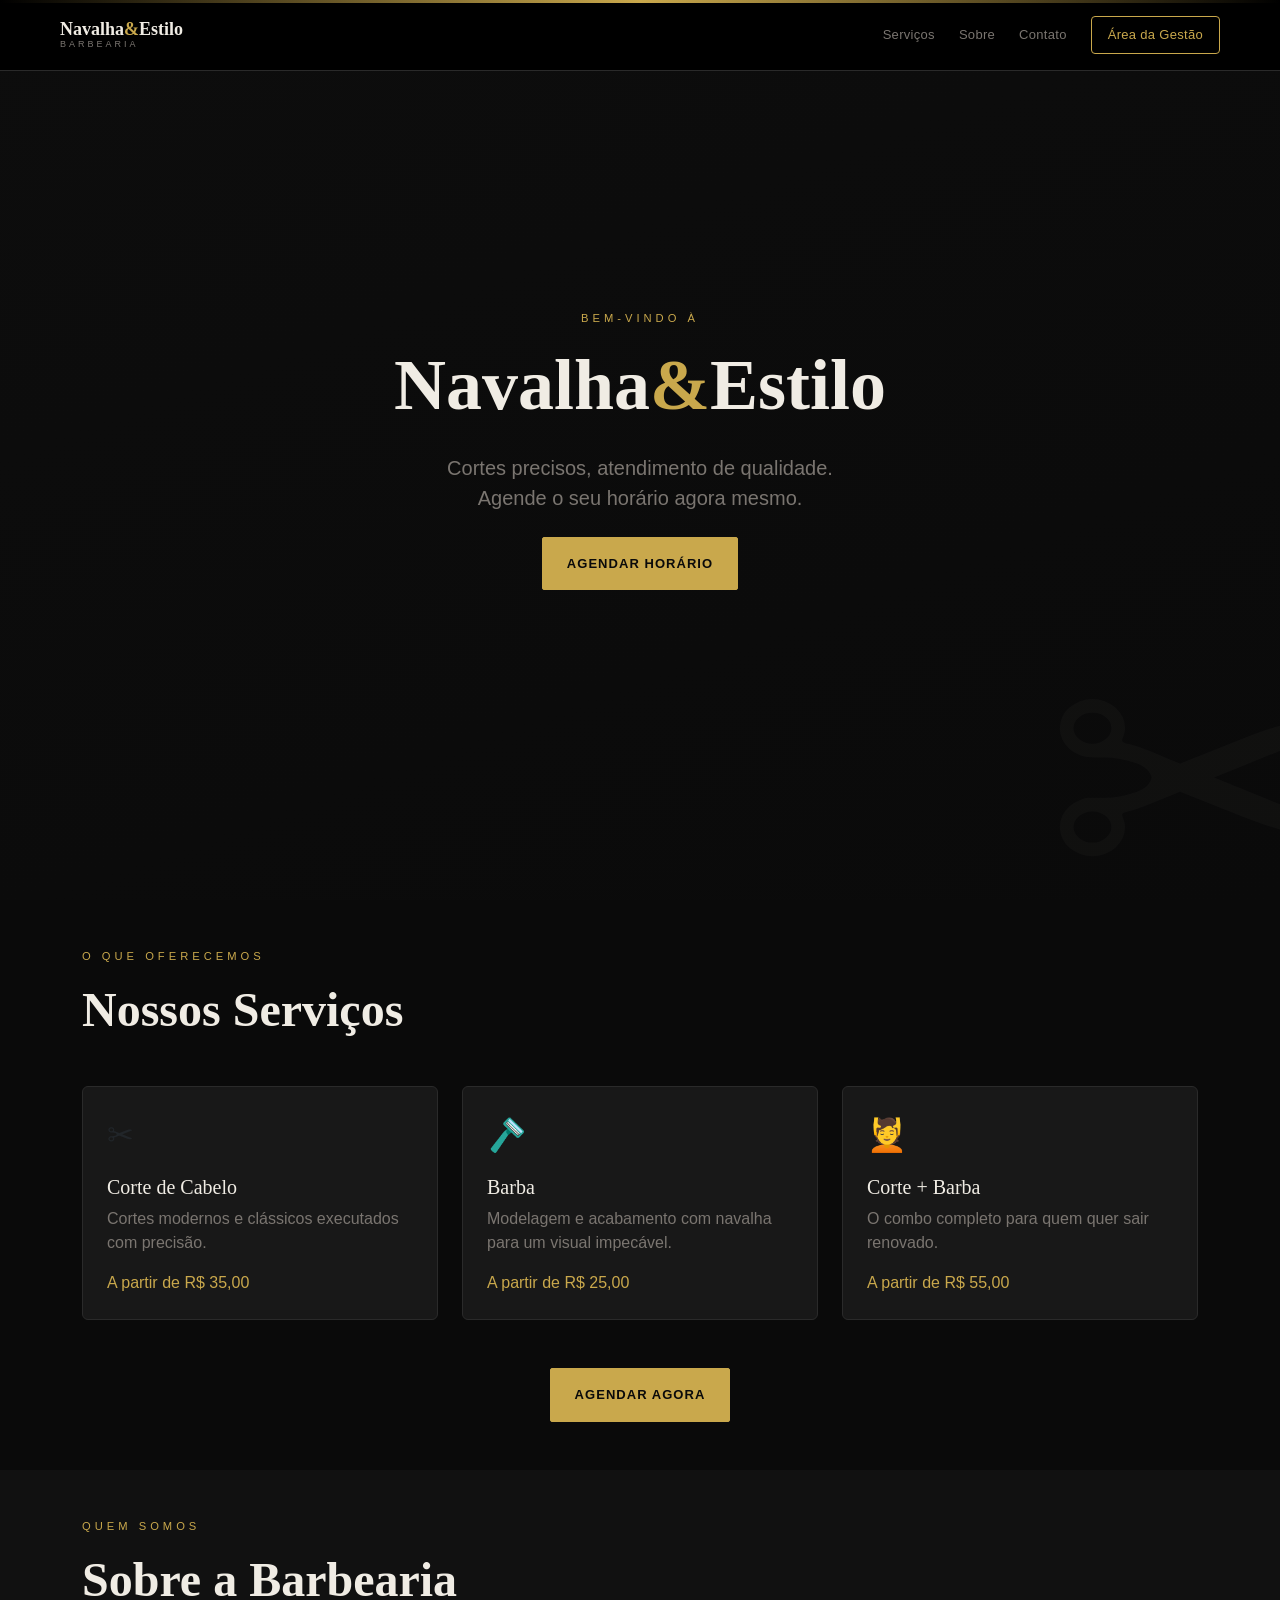
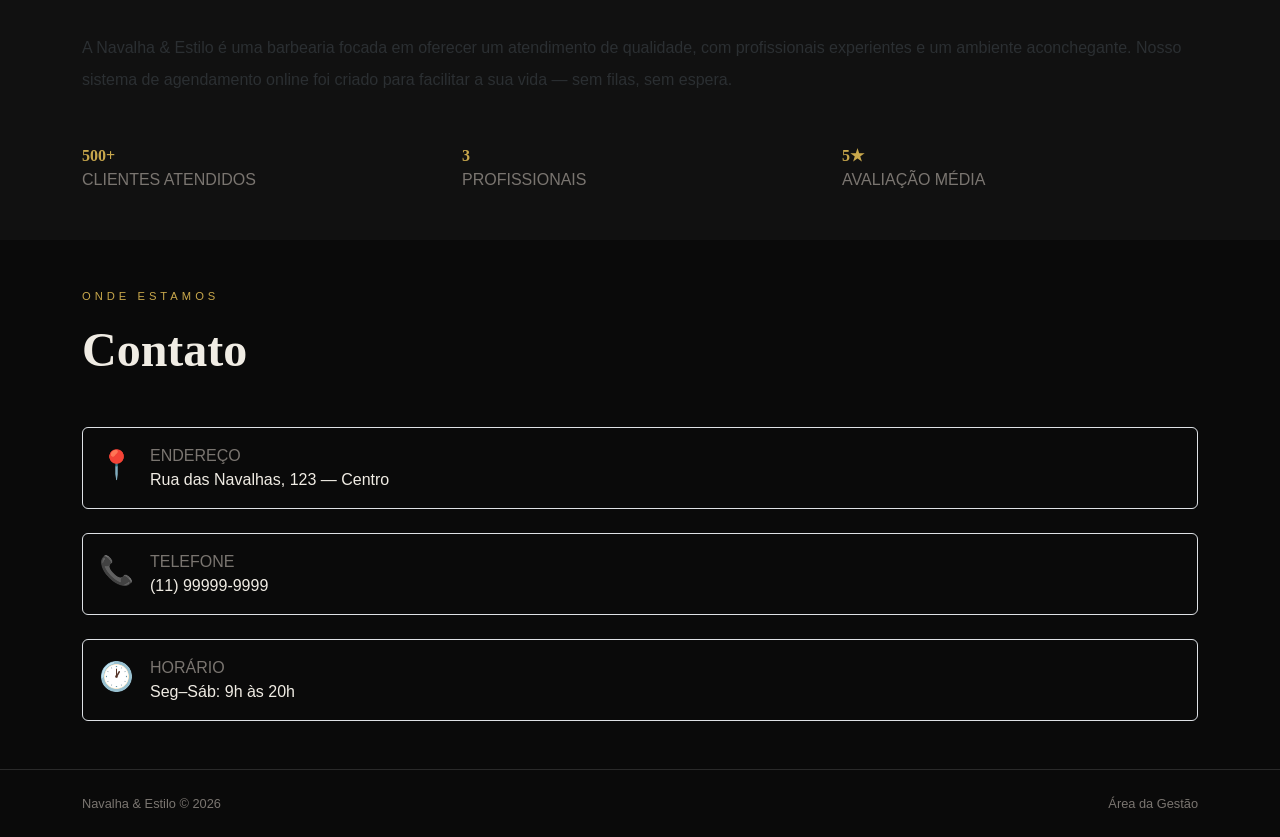
==== commit 8d7b90fb: "feat: padroniza frontend com Bootstrap" ====
--- a/frontend/index.html
+++ b/frontend/index.html
@@ -1,14 +1,14 @@
 <!doctype html>
 <html lang="pt-BR">
   <head>
-    <!-- Meta -->
+    <!-- Metadados básicos da página -->
     <meta charset="UTF-8" />
     <meta name="viewport" content="width=device-width, initial-scale=1.0" />
 
-    <!-- Título -->
+    <!-- Título exibido na aba do navegador -->
     <title>Navalha & Estilo — Barbearia</title>
 
-    <!-- Bootstrap + estilos próprios -->
+    <!-- Bootstrap primeiro, depois os estilos do projeto -->
     <link
       rel="stylesheet"
       href="https://cdn.jsdelivr.net/npm/bootstrap@5.3.3/dist/css/bootstrap.min.css"
@@ -17,19 +17,25 @@
     <link rel="stylesheet" href="css/index.css" />
   </head>
 
-  <body class="home">
-    <!-- HEADER -->
+  <body class="home d-flex flex-column min-vh-100">
+    <!-- Cabeçalho fixo com marca e navegação principal -->
     <header
       class="bg-black fixed-top vw-100 px-3 py-3 px-md-5 border-bottom has-gradient"
       style="--bs-bg-opacity: 0.93; --bs-border-color: var(--border)"
     >
       <nav class="navbar navbar-expand-md p-0">
         <div class="container-fluid">
-          <div class="navbar-brand logo d-flex flex-column">
+          <button
+            class="navbar-brand logo logo-btn d-flex flex-column border-0 bg-transparent text-start"
+            type="button"
+            aria-label="Voltar para o topo da página inicial"
+            onclick="window.scrollTo({ top: 0, behavior: 'smooth' });"
+          >
             <span class="logo-name">Navalha<span>&</span>Estilo</span>
             <span class="logo-sub">Barbearia</span>
-          </div>
-
+          </button>
+
+          <!-- Marca clicável: volta ao topo da home sem mudar a URL -->
           <!-- Botão mobile -->
           <button
             class="navbar-toggler menu-toggle border-0 text-light fs-4"
@@ -43,15 +49,15 @@
             &#9776;
           </button>
 
-          <!-- Navegação -->
+          <!-- Links principais da página -->
           <div class="navbar-collapse my-3 my-md-0 justify-content-end collapse" id="navPrincipal">
-            <div class="navbar-nav align-items-center gap-4">
-              <a href="#servicos">Serviços</a>
-              <a href="#sobre">Sobre</a>
-              <a href="#contato">Contato</a>
+            <div class="navbar-nav align-items-center gap-2 gap-md-4">
+              <a class="nav-link px-0" href="#servicos">Serviços</a>
+              <a class="nav-link px-0" href="#sobre">Sobre</a>
+              <a class="nav-link px-0" href="#contato">Contato</a>
               <a
                 href="login.html"
-                class="nav-btn d-block d-md-inline-block w-100 w-md-auto text-center border rounded-1 px-3 py-2"
+                class="nav-btn d-block d-md-inline-block w-100 w-md-auto text-center border rounded-1 px-3 py-2 nav-link"
                 style="--bs-border-color: var(--gold)"
                 >Área da Gestão</a
               >
@@ -61,108 +67,123 @@
       </nav>
     </header>
 
-    <main>
-      <!-- HERO -->
+    <main class="flex-grow-1">
+      <!-- Hero: apresentação inicial e chamada para agendamento -->
       <section
-        class="hero d-flex min-vh-100 align-items-center justify-content-center text-center position-relative overflow-hidden"
+        class="hero d-flex min-vh-100 align-items-center justify-content-center text-center position-relative overflow-hidden py-5"
       >
         <div class="container text-center">
-          <span class="tagline">Bem-vindo à</span>
-          <h1 class="hero-title">Navalha<span>&</span>Estilo</h1>
-          <p class="hero-desc">
+          <span class="tagline text-uppercase d-block mb-3">Bem-vindo à</span>
+          <h1 class="hero-title display-2 fw-bold mb-4">Navalha<span>&</span>Estilo</h1>
+          <p class="hero-desc lead mb-4">
             Cortes precisos, atendimento de qualidade.<br />Agende o seu horário agora mesmo.
           </p>
-          <a href="agendamento.html" class="btn-primary">Agendar Horário</a>
+          <a href="agendamento.html" class="btn btn-warning text-uppercase fw-semibold px-4 py-3"
+            >Agendar Horário</a
+          >
         </div>
         <div class="hero-deco">✂</div>
       </section>
 
-      <!-- SERVIÇOS -->
-      <section class="section" id="servicos">
+      <!-- Serviços oferecidos na barbearia -->
+      <section class="section py-5" id="servicos">
         <div class="container">
-          <span class="tagline">O que oferecemos</span>
-          <h2 class="section-title fs-1 fw-bold mb-5">Nossos Serviços</h2>
-          <div class="cards">
-            <!-- TODO: Passar cards para bootstrap -->
-            <article class="card">
-              <div class="card-icon">✂</div>
-              <div class="card-title">Corte de Cabelo</div>
-              <div class="card-desc">Cortes modernos e clássicos executados com precisão.</div>
-              <div class="card-price">A partir de R$ 35,00</div>
+          <span class="tagline text-uppercase d-block mb-3">O que oferecemos</span>
+          <h2 class="section-title display-5 fw-bold mb-5">Nossos Serviços</h2>
+          <div class="row g-4 row-cols-1 row-cols-md-2 row-cols-xl-3">
+            <article class="col">
+              <div class="card h-100 bg-transparent border-secondary">
+                <div class="card-body p-4">
+                  <div class="card-icon fs-2 mb-3">✂</div>
+                  <h3 class="card-title h5">Corte de Cabelo</h3>
+                  <p class="card-desc mb-3">Cortes modernos e clássicos executados com precisão.</p>
+                  <p class="card-price mb-0">A partir de R$ 35,00</p>
+                </div>
+              </div>
             </article>
-            <article class="card">
-              <div class="card-icon">🪒</div>
-              <div class="card-title">Barba</div>
-              <div class="card-desc">
-                Modelagem e acabamento com navalha para um visual impecável.
-              </div>
-              <div class="card-price">A partir de R$ 25,00</div>
+            <article class="col">
+              <div class="card h-100 bg-transparent border-secondary">
+                <div class="card-body p-4">
+                  <div class="card-icon fs-2 mb-3">🪒</div>
+                  <h3 class="card-title h5">Barba</h3>
+                  <p class="card-desc mb-3">
+                    Modelagem e acabamento com navalha para um visual impecável.
+                  </p>
+                  <p class="card-price mb-0">A partir de R$ 25,00</p>
+                </div>
+              </div>
             </article>
-            <article class="card">
-              <div class="card-icon">💆</div>
-              <div class="card-title">Corte + Barba</div>
-              <div class="card-desc">O combo completo para quem quer sair renovado.</div>
-              <div class="card-price">A partir de R$ 55,00</div>
+            <article class="col">
+              <div class="card h-100 bg-transparent border-secondary">
+                <div class="card-body p-4">
+                  <div class="card-icon fs-2 mb-3">💆</div>
+                  <h3 class="card-title h5">Corte + Barba</h3>
+                  <p class="card-desc mb-3">O combo completo para quem quer sair renovado.</p>
+                  <p class="card-price mb-0">A partir de R$ 55,00</p>
+                </div>
+              </div>
             </article>
           </div>
           <div class="section-cta text-center mt-5">
-            <a href="agendamento.html" class="btn-primary">Agendar Agora</a>
-          </div>
-        </div>
-      </section>
-
-      <!-- SOBRE -->
-      <section class="section" id="sobre">
+            <a href="agendamento.html" class="btn btn-warning text-uppercase fw-semibold px-4 py-3"
+              >Agendar Agora</a
+            >
+          </div>
+        </div>
+      </section>
+
+      <!-- Sobre a barbearia e números de apoio -->
+      <section class="section py-5" id="sobre">
         <div class="container">
-          <span class="tagline">Quem somos</span>
-          <h2 class="section-title fs-1 fw-bold mb-5">Sobre a Barbearia</h2>
-          <p class="section-text">
+          <span class="tagline text-uppercase d-block mb-3">Quem somos</span>
+          <h2 class="section-title display-5 fw-bold mb-4">Sobre a Barbearia</h2>
+          <p class="section-text text-secondary-emphasis lh-lg mb-5">
             A Navalha & Estilo é uma barbearia focada em oferecer um atendimento de qualidade, com
             profissionais experientes e um ambiente aconchegante. Nosso sistema de agendamento
             online foi criado para facilitar a sua vida — sem filas, sem espera.
           </p>
-          <div class="d-flex gap-5 flex-wrap">
-            <div>
+          <div class="row g-4">
+            <div class="col-12 col-md-4">
               <div class="stat-num fw-bold">500+</div>
-              <div class="stat-label">Clientes atendidos</div>
-            </div>
-            <div>
+              <div class="stat-label text-uppercase">Clientes atendidos</div>
+            </div>
+            <div class="col-12 col-md-4">
               <div class="stat-num fw-bold">3</div>
-              <div class="stat-label">Profissionais</div>
-            </div>
-            <div>
+              <div class="stat-label text-uppercase">Profissionais</div>
+            </div>
+            <div class="col-12 col-md-4">
               <div class="stat-num fw-bold">5★</div>
-              <div class="stat-label">Avaliação média</div>
-            </div>
-          </div>
-        </div>
-      </section>
-
-      <!-- CONTATO -->
-      <section class="section" id="contato">
+              <div class="stat-label text-uppercase">Avaliação média</div>
+            </div>
+          </div>
+        </div>
+      </section>
+
+      <!-- Informações de contato e horário de atendimento -->
+      <section class="section py-5" id="contato">
         <div class="container">
-          <span class="tagline">Onde estamos</span>
-          <h2 class="section-title fs-1 fw-bold mb-5">Contato</h2>
-          <div class="d-flex flex-column gap-4">
-            <div class="d-flex align-items-start gap-3">
-              <div class="fs-3">📍</div>
+          <span class="tagline text-uppercase d-block mb-3">Onde estamos</span>
+          <h2 class="section-title display-5 fw-bold mb-5">Contato</h2>
+          <div class="vstack gap-4">
+            <div class="d-flex align-items-start gap-3 p-3 border rounded-2">
+              <div class="fs-3 flex-shrink-0">📍</div>
               <div>
-                <div class="contato-label">Endereço</div>
+                <div class="contato-label text-uppercase">Endereço</div>
                 <div>Rua das Navalhas, 123 — Centro</div>
               </div>
             </div>
-            <div class="d-flex align-items-start gap-3">
-              <div class="fs-3">📞</div>
+            <div class="d-flex align-items-start gap-3 p-3 border rounded-2">
+              <div class="fs-3 flex-shrink-0">📞</div>
               <div>
-                <div class="contato-label">Telefone</div>
+                <div class="contato-label text-uppercase">Telefone</div>
                 <div>(11) 99999-9999</div>
               </div>
             </div>
-            <div class="d-flex align-items-start gap-3">
-              <div class="fs-3">🕐</div>
+            <div class="d-flex align-items-start gap-3 p-3 border rounded-2">
+              <div class="fs-3 flex-shrink-0">🕐</div>
               <div>
-                <div class="contato-label">Horário</div>
-                <div></div>Seg–Sáb: 9h às 20h</div>
+                <div class="contato-label text-uppercase">Horário</div>
+                <div>Seg–Sáb: 9h às 20h</div>
               </div>
             </div>
           </div>
@@ -170,17 +191,16 @@
       </section>
     </main>
 
-    <!-- FOOTER -->
-    <footer class="border-top py-4" style="--bs-border-color: var(--border)">
+    <!-- Rodapé com direitos e atalho para a área de gestão -->
+    <footer class="border-top py-4 mt-auto" style="--bs-border-color: var(--border)">
       <div class="footer-inner container d-flex justify-content-between align-items-center">
         <span>Navalha & Estilo © 2026</span>
         <a href="login.html">Área da Gestão</a>
       </div>
     </footer>
 
-    <!-- Bootstrap -->
+    <!-- Scripts do Bootstrap e controle do menu -->
     <script src="https://cdn.jsdelivr.net/npm/bootstrap@5.3.3/dist/js/bootstrap.bundle.min.js"></script>
-    <!-- Controle de TAB no menu -->
     <script src="js/index.js"></script>
   </body>
 </html>
--- a/frontend/css/global.css
+++ b/frontend/css/global.css
@@ -1,8 +1,8 @@
 /* ===============================
-   GLOBAL — Variáveis e reset
-   =============================== */
-
-/* Paleta e fontes */
+  GLOBAL — Base visual do frontend
+  =============================== */
+
+/* Variáveis compartilhadas entre as páginas */
 :root {
   --black: #0a0a0a;
   --dark: #111111;
@@ -17,9 +17,15 @@
   --success: #4caf7d;
   --font-serif: Georgia, 'Times New Roman', serif;
   --font-sans: 'Segoe UI', Arial, sans-serif;
-}
-
-/* Reset básico */
+
+  /* Tokens Bootstrap alinhados ao tema */
+  --bs-warning: var(--gold);
+  --bs-warning-rgb: 201, 168, 76;
+  --bs-secondary: var(--muted);
+  --bs-secondary-rgb: 122, 117, 112;
+}
+
+/* Reset básico para evitar diferenças entre navegadores */
 *,
 *::before,
 *::after {
@@ -28,20 +34,20 @@
   padding: 0;
 }
 
-/* Corpo */
+/* Base tipográfica e fundo padrão do site */
 body {
   font-family: var(--font-sans);
   background: var(--black);
   color: var(--text);
 }
 
-/* Links */
+/* Links seguem a identidade do projeto */
 a {
   text-decoration: none;
   color: inherit;
 }
 
-/* Inputs e botões */
+/* Garante a mesma fonte em controles nativos */
 button,
 input,
 select,
@@ -49,15 +55,32 @@
   font-family: var(--font-sans);
 }
 
-/* Foco visível para navegação por teclado */
+/* Foco visível para acessibilidade por teclado */
 :focus-visible {
   outline: 2px solid var(--gold);
   outline-offset: 2px;
 }
 
-/* Logo */
+/* Identidade visual da marca */
 .logo {
   line-height: 1.1;
+}
+
+.logo-btn {
+  padding: 0;
+}
+
+.logo-btn:hover {
+  color: inherit;
+}
+
+.logo:hover {
+  color: inherit;
+}
+
+.logo:focus-visible {
+  outline: 2px solid var(--gold);
+  outline-offset: 4px;
 }
 
 .logo-name {
@@ -78,7 +101,7 @@
   color: var(--muted);
 }
 
-/* Botão principal */
+/* Botão principal usado nas chamadas de ação */
 .btn-primary {
   display: inline-block;
   padding: 14px 36px;
@@ -104,7 +127,7 @@
   transform: scale(0.99);
 }
 
-/* Animação */
+/* Animação base reutilizada em páginas com entrada suave */
 @keyframes fadeUp {
   to {
     opacity: 1;
@@ -135,8 +158,8 @@
   color: var(--text);
 }
 
-/* Botão gestão */
-/* Utilizamos .navbar-nav para garantir especificidade */
+/* Links da navegação principal */
+/* A regra usa .navbar-nav para vencer o Bootstrap quando necessário */
 .navbar-nav .nav-btn {
   color: var(--gold);
 }
@@ -151,3 +174,53 @@
   color: var(--gold);
   background: var(--gold-dim) !important;
 }
+
+/* Padronização visual de componentes Bootstrap */
+.btn {
+  border-radius: 2px;
+  border-width: 1px;
+}
+
+.btn-warning {
+  --bs-btn-color: var(--black);
+  --bs-btn-bg: var(--gold);
+  --bs-btn-border-color: var(--gold);
+  --bs-btn-hover-color: var(--black);
+  --bs-btn-hover-bg: var(--gold-light);
+  --bs-btn-hover-border-color: var(--gold-light);
+  --bs-btn-active-color: var(--black);
+  --bs-btn-active-bg: var(--gold-light);
+  --bs-btn-active-border-color: var(--gold-light);
+  --bs-btn-focus-shadow-rgb: 201, 168, 76;
+  min-height: 46px;
+  font-size: 0.8125rem;
+  font-weight: 600;
+  letter-spacing: 0.08em;
+}
+
+.btn-outline-secondary {
+  --bs-btn-color: var(--muted);
+  --bs-btn-border-color: var(--border);
+  --bs-btn-hover-color: var(--gold);
+  --bs-btn-hover-bg: var(--gold-dim);
+  --bs-btn-hover-border-color: var(--gold);
+  --bs-btn-active-color: var(--gold);
+  --bs-btn-active-bg: var(--gold-dim);
+  --bs-btn-active-border-color: var(--gold);
+  min-height: 44px;
+  font-size: 0.8125rem;
+  letter-spacing: 0.08em;
+}
+
+.form-label {
+  font-size: 0.6875rem;
+  letter-spacing: 0.1rem;
+  text-transform: uppercase;
+  color: var(--muted);
+}
+
+.form-control {
+  min-height: 46px;
+  border-radius: 2px;
+  border-width: 1px;
+}
--- a/frontend/css/index.css
+++ b/frontend/css/index.css
@@ -1,177 +1,100 @@
-/* ===============================
-   INDEX — Página inicial
-   =============================== */
+/* INDEX — Ajustes visuais específicos da home */
 
+/* Rótulo pequeno usado em seções de destaque */
 .tagline {
-  font-size: 10px;
-  letter-spacing: 4px;
-  text-transform: uppercase;
+  font-size: 0.7rem;
+  letter-spacing: 0.25rem;
   color: var(--gold);
-  display: block;
-  margin-bottom: 12px;
 }
 
-/* Hero */
+/* Fundo do hero da home */
 .hero {
-  padding: 100px 0 60px;
   background: linear-gradient(160deg, #0d0d0d 0%, var(--black) 100%);
 }
 
-.hero .tagline {
-  font-size: 11px;
-  margin-bottom: 20px;
+/* Título principal do hero */
+.hero-title {
+  font-family: var(--font-serif);
+  color: var(--text);
 }
 
-.hero-title {
-  font-family: var(--font-serif);
-  font-size: clamp(42px, 8vw, 80px);
-  font-weight: 900;
-  line-height: 1;
-  color: var(--text);
-  margin-bottom: 24px;
-}
-
+/* Destaque dourado dentro do título */
 .hero-title span {
   color: var(--gold);
 }
 
+/* Texto auxiliar do hero */
 .hero-desc {
   color: var(--muted);
-  line-height: 1.7;
-  margin-bottom: 40px;
+  max-width: 40rem;
+  margin-inline: auto;
 }
 
+/* Decoração grande no canto do hero */
 .hero-deco {
   position: absolute;
-  display: block;
-  font-size: 400px;
+  font-size: 22rem;
   opacity: 0.025;
-  right: -60px;
-  bottom: -60px;
+  right: -3.75rem;
+  bottom: -3.75rem;
   pointer-events: none;
   user-select: none;
   line-height: 1;
 }
 
-/* Seções */
-.section {
-  padding: 80px 0;
-}
-
-/* Alterna o fundo das seções ímpares */
+/* Alternância de fundo entre as seções da home */
 .section:nth-child(odd) {
   background: var(--dark);
 }
 
-.section-title {
+/* Títulos e números com a tipografia da marca */
+.section-title,
+.card-title,
+.stat-num {
   font-family: var(--font-serif);
   color: var(--text);
 }
 
-.section-text {
-  color: var(--muted);
-  line-height: 1.8;
-  max-width: 90%;
-  margin-bottom: 48px;
+/* Card dos serviços na home */
+.card {
+  background: var(--card) !important;
+  border-color: var(--border) !important;
+  transition: border-color 0.2s ease;
 }
 
-/* Cards */
-.cards {
-  display: grid;
-  grid-template-columns: repeat(auto-fit, minmax(260px, 1fr));
-  gap: 24px;
+/* Hover leve para reforçar interação */
+.card:hover {
+  border-color: var(--gold) !important;
 }
 
-.card {
-  background: var(--card);
-  border: 1px solid var(--border);
-  border-radius: 2px;
-  padding: 32px 28px;
-  transition: border-color 0.2s;
-}
-
-.card:hover {
-  border-color: var(--gold);
-}
-
-.card-icon {
-  font-size: 28px;
-  margin-bottom: 16px;
-}
-
-.card-title {
-  font-family: var(--font-serif);
-  font-size: 18px;
-  font-weight: 700;
-  color: var(--text);
-  margin-bottom: 10px;
-}
-
-.card-desc {
-  font-size: 13px;
-  color: var(--muted);
-  line-height: 1.6;
-  margin-bottom: 16px;
-}
-
-.card-price {
-  font-size: 13px;
-  color: var(--gold);
-  font-weight: 600;
-  letter-spacing: 0.5px;
-}
-
-/* Stats */
-.stat-num {
-  font-family: var(--font-serif);
-  font-size: 40px;
-  color: var(--gold);
-  line-height: 1;
-  margin-bottom: 6px;
-}
-
+/* Textos secundários da home */
+.card-desc,
+.section-text,
+.footer-inner,
+.contato-label,
 .stat-label {
-  font-size: 12px;
-  color: var(--muted);
-  letter-spacing: 1px;
-  text-transform: uppercase;
-}
-
-/* Contato */
-.contato-label {
-  font-size: 11px;
-  letter-spacing: 1.5px;
-  text-transform: uppercase;
-  color: var(--muted);
-  margin-bottom: 4px;
-}
-
-.contato-val {
-  font-size: 15px;
-  color: var(--text);
-}
-
-/* Footer */
-.footer-inner {
-  font-size: 12px;
   color: var(--muted);
 }
 
+/* Preços e números em destaque */
+.card-price,
+.stat-num {
+  color: var(--gold);
+}
+
+/* Rodapé da home */
+.footer-inner {
+  font-size: 0.8rem;
+}
+
+/* Link do rodapé com destaque no hover */
 .footer-inner a:hover {
   color: var(--gold);
 }
 
-/* Responsivo */
+/* Oculta a decoração grande em telas menores */
 @media (max-width: 768px) {
   .hero-deco {
     display: none;
   }
-
-  .section {
-    padding: 60px 0;
-  }
-
-  .stats {
-    gap: 32px;
-  }
 }
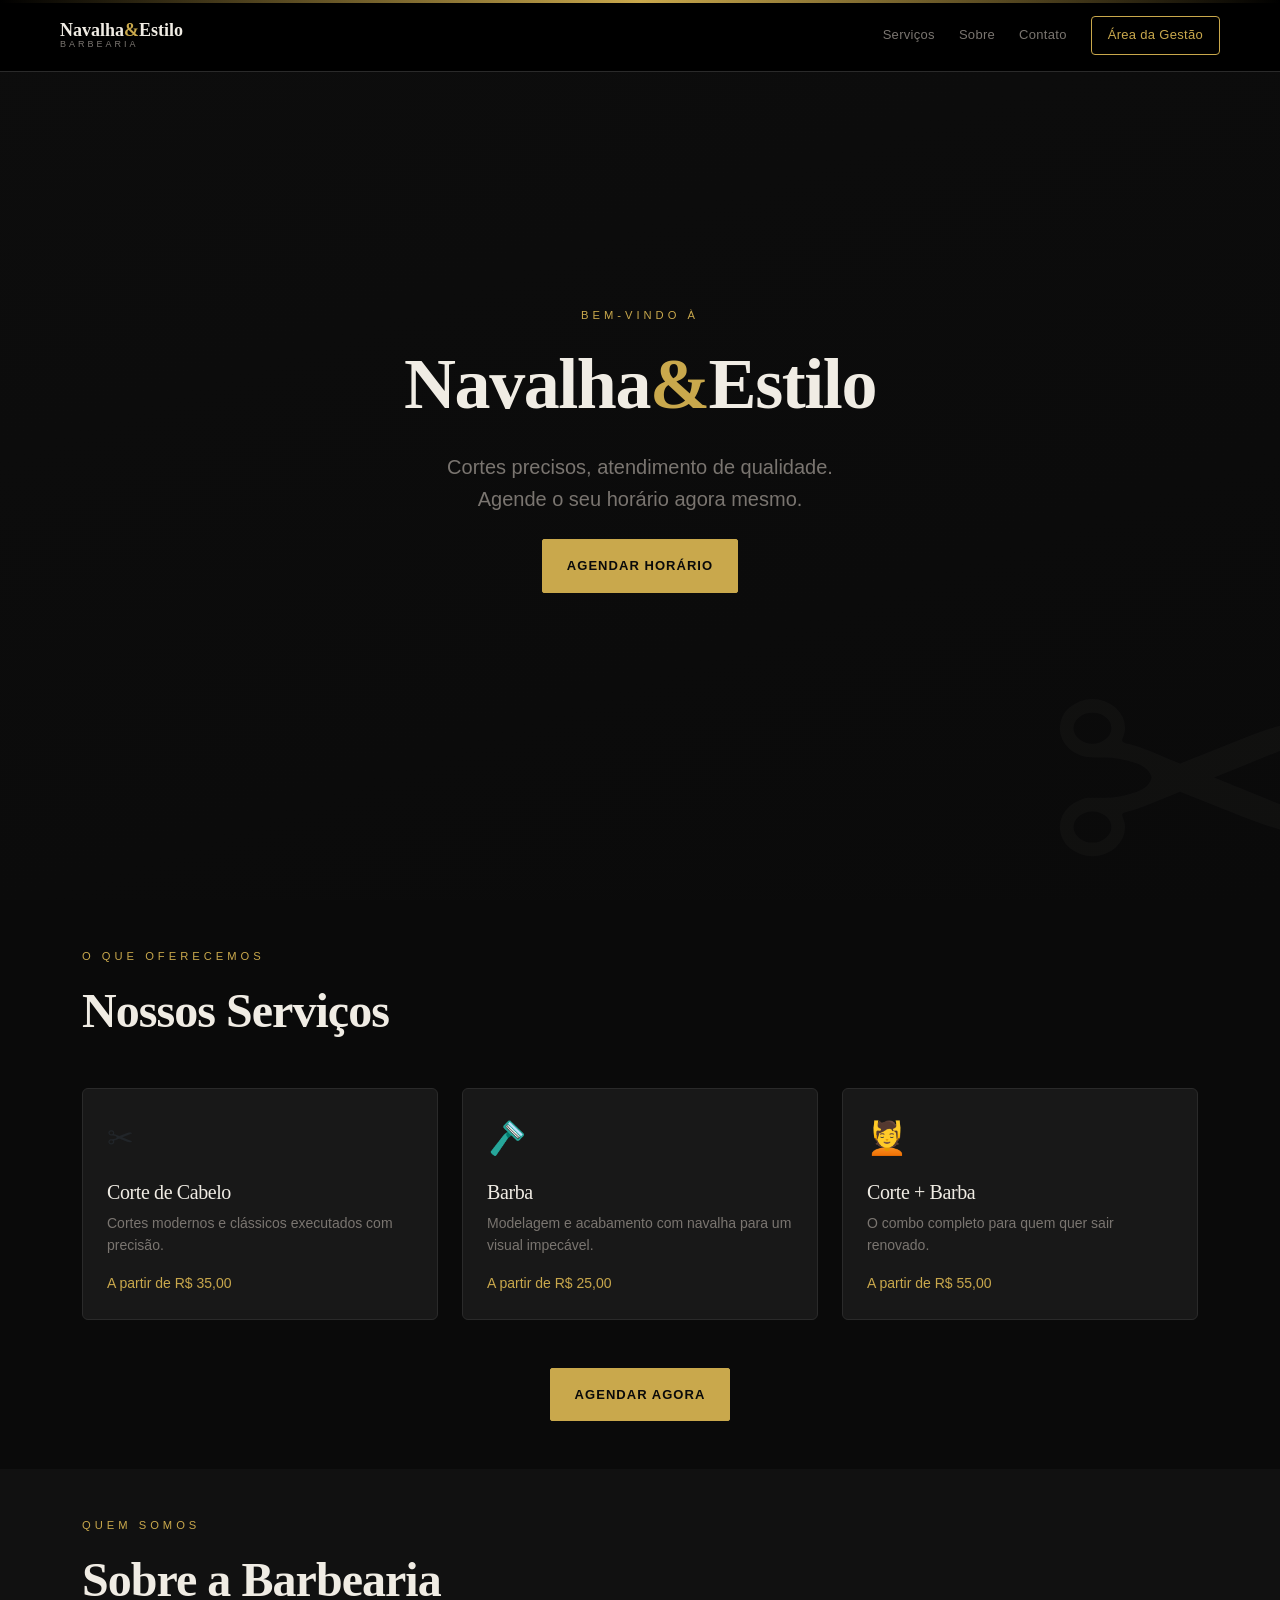
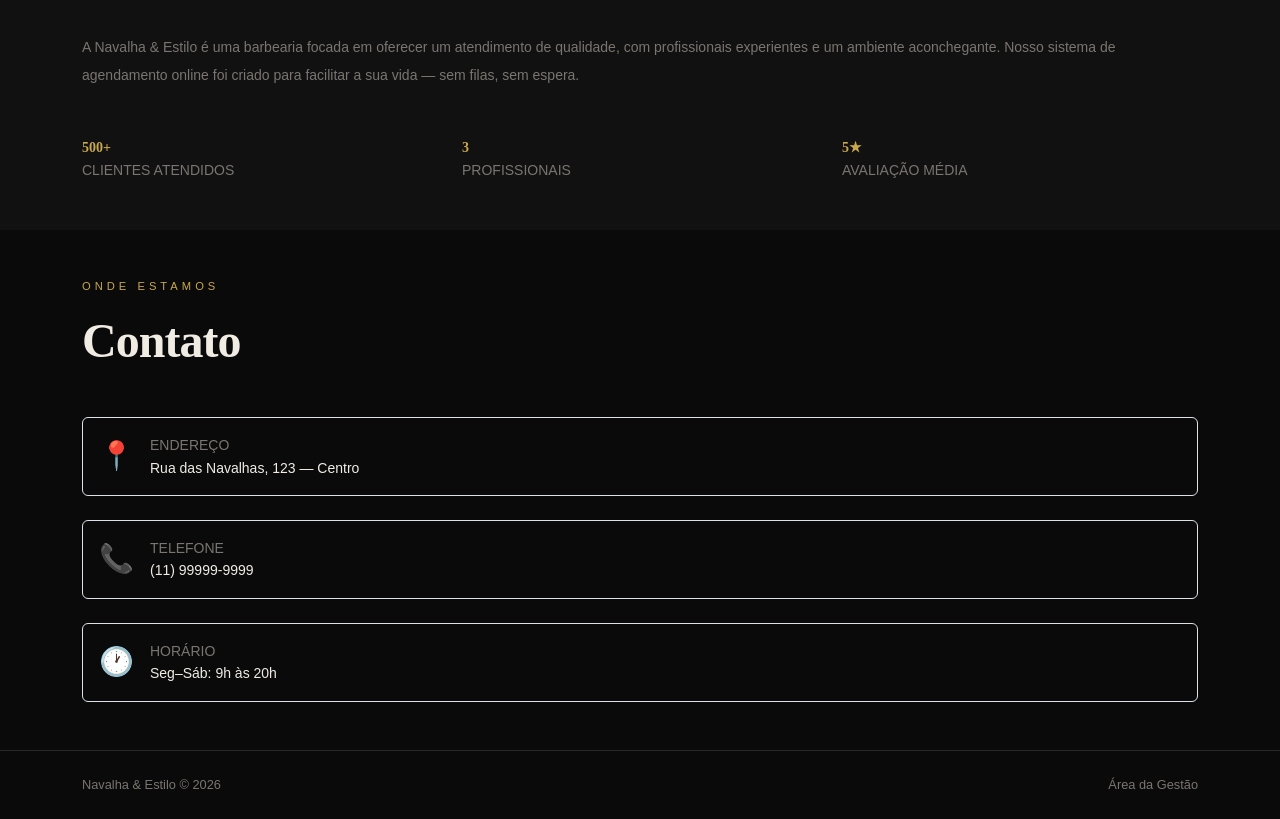
==== commit 2cbbec73: "fix: fonte aprimorada" ====
--- a/frontend/index.html
+++ b/frontend/index.html
@@ -90,40 +90,7 @@
         <div class="container">
           <span class="tagline text-uppercase d-block mb-3">O que oferecemos</span>
           <h2 class="section-title display-5 fw-bold mb-5">Nossos Serviços</h2>
-          <div class="row g-4 row-cols-1 row-cols-md-2 row-cols-xl-3">
-            <article class="col">
-              <div class="card h-100 bg-transparent border-secondary">
-                <div class="card-body p-4">
-                  <div class="card-icon fs-2 mb-3">✂</div>
-                  <h3 class="card-title h5">Corte de Cabelo</h3>
-                  <p class="card-desc mb-3">Cortes modernos e clássicos executados com precisão.</p>
-                  <p class="card-price mb-0">A partir de R$ 35,00</p>
-                </div>
-              </div>
-            </article>
-            <article class="col">
-              <div class="card h-100 bg-transparent border-secondary">
-                <div class="card-body p-4">
-                  <div class="card-icon fs-2 mb-3">🪒</div>
-                  <h3 class="card-title h5">Barba</h3>
-                  <p class="card-desc mb-3">
-                    Modelagem e acabamento com navalha para um visual impecável.
-                  </p>
-                  <p class="card-price mb-0">A partir de R$ 25,00</p>
-                </div>
-              </div>
-            </article>
-            <article class="col">
-              <div class="card h-100 bg-transparent border-secondary">
-                <div class="card-body p-4">
-                  <div class="card-icon fs-2 mb-3">💆</div>
-                  <h3 class="card-title h5">Corte + Barba</h3>
-                  <p class="card-desc mb-3">O combo completo para quem quer sair renovado.</p>
-                  <p class="card-price mb-0">A partir de R$ 55,00</p>
-                </div>
-              </div>
-            </article>
-          </div>
+          <div class="row g-4 row-cols-1 row-cols-md-2 row-cols-xl-3" id="servicos-grid"></div>
           <div class="section-cta text-center mt-5">
             <a href="agendamento.html" class="btn btn-warning text-uppercase fw-semibold px-4 py-3"
               >Agendar Agora</a
@@ -137,7 +104,7 @@
         <div class="container">
           <span class="tagline text-uppercase d-block mb-3">Quem somos</span>
           <h2 class="section-title display-5 fw-bold mb-4">Sobre a Barbearia</h2>
-          <p class="section-text text-secondary-emphasis lh-lg mb-5">
+          <p class="section-text text-secondary-emphasis-rgb lh-lg mb-5">
             A Navalha & Estilo é uma barbearia focada em oferecer um atendimento de qualidade, com
             profissionais experientes e um ambiente aconchegante. Nosso sistema de agendamento
             online foi criado para facilitar a sua vida — sem filas, sem espera.
--- a/frontend/css/global.css
+++ b/frontend/css/global.css
@@ -15,8 +15,8 @@
   --muted: #7a7570;
   --danger: #e05252;
   --success: #4caf7d;
-  --font-serif: Georgia, 'Times New Roman', serif;
-  --font-sans: 'Segoe UI', Arial, sans-serif;
+  --font-serif: 'Playfair Display', serif;
+  --font-sans: 'Inter', sans-serif;
 
   /* Tokens Bootstrap alinhados ao tema */
   --bs-warning: var(--gold);
@@ -39,6 +39,15 @@
   font-family: var(--font-sans);
   background: var(--black);
   color: var(--text);
+  font-size: 14px;
+  line-height: 1.6;
+}
+
+/* Títulos com fonte serif elegante */
+h1, h2, h3, h4, h5, h6 {
+  font-family: var(--font-serif);
+  font-weight: 700;
+  letter-spacing: -0.02em;
 }
 
 /* Links seguem a identidade do projeto */
@@ -164,6 +173,41 @@
   color: var(--gold);
 }
 
+/* Corrige posicionamento e empilhamento do header/collapse no mobile */
+header.fixed-top {
+  z-index: 1050; /* garante que o header fique acima do conteúdo */
+}
+
+/* Garante que o botão toggler fique clicável acima do collapse */
+.navbar-toggler {
+  z-index: 1060;
+}
+
+@media (max-width: 768px) {
+  /* Em mobile o header deixa de ser fixed para que o menu expandido empurre o conteúdo
+     (evita overlay que tampa CTAs como 'Agendar Horário'). */
+  header.fixed-top {
+    position: static;
+  }
+
+  .navbar-collapse {
+    position: static;
+    background: transparent;
+    border-top: none;
+    padding: 0.5rem 0 0 0;
+  }
+
+  .navbar-nav {
+    flex-direction: column;
+    gap: 0.5rem;
+  }
+
+  .navbar-nav a {
+    padding: 0.5rem 0;
+    display: block;
+  }
+}
+
 @media (max-width: 768px) {
   .navbar-nav a {
     font-size: 16px;
